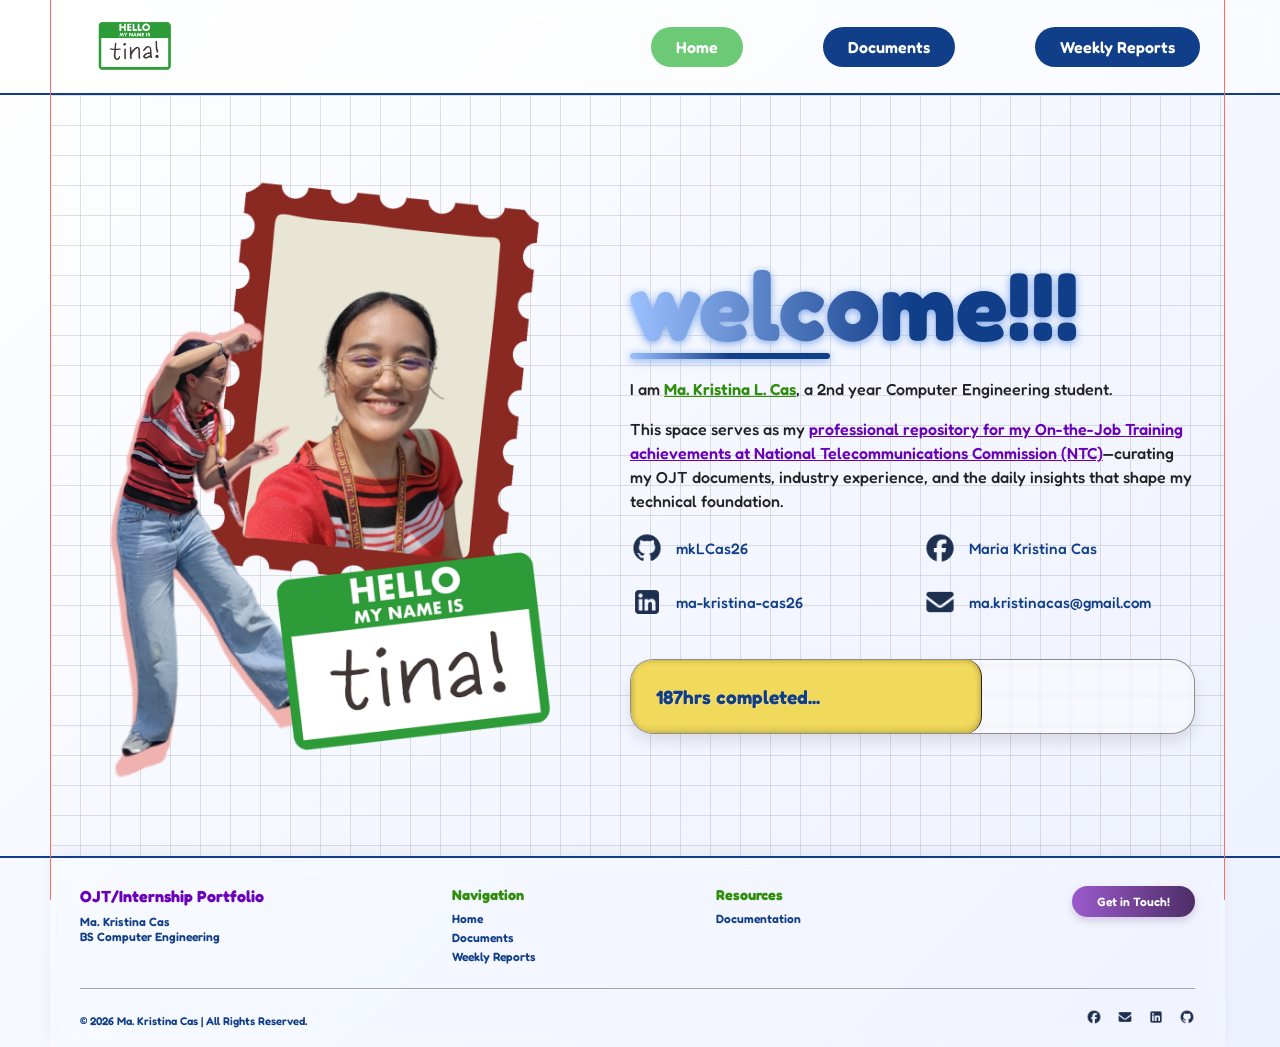
==== frontend/index.html @ ed18e2d8 "fix(index): missing quoatation mark" ====
<!DOCTYPE html>
<html lang="en">
<head>
    <meta charset="UTF-8">
    <meta name="viewport" content="width=device-width, initial-scale=1.0">
    <title>Home |  Internship Portfolio</title>
    <link rel="icon" type="image/png" href="../assets/portfolio_icon.png">
    <link rel="stylesheet" href="./styles/style_index.css">

    <!--   Stylesheet   -->
    <meta name="description" content="Maria Kristina Cas' Internship Portfolio">

    <!--   Google Fonts  -->
    <link rel="preconnect" href="https://fonts.googleapis.com">
    <link rel="preconnect" href="https://fonts.gstatic.com" crossorigin>
    <link href="https://fonts.googleapis.com/css2?family=Fredoka:wght@300..700&display=swap" rel="stylesheet">

    <link rel="preconnect" href="https://fonts.googleapis.com">
    <link rel="preconnect" href="https://fonts.gstatic.com" crossorigin>
    <link href="https://fonts.googleapis.com/css2?family=Dongle&display=swap" rel="stylesheet">

</head>
<body>

    <!--======    NAVBAR    ======-->
    <header class="navbar" id="navbar">
        <div class="navbar_logo">
            <img src="../assets/portfolio_icon.png" alt="Tina's Portfolio Logo">
        </div>
        <nav class="navlinks" id="navlinks">
            <a href="index.html">Home</a>
            <a href="documents.html">Documents</a>
            <a href="reports.html">Weekly Reports</a>
        </nav>
    </header>

    <!--======    MAIN/HERO   ======-->
    <main class="hero_container" id="hero_container">
        <div class="hero_content" id="hero_content">

            <div class="prof_collage">
                <img src="../assets/prof_welcome.png" alt="Tina Collage" class="prof_collage_img">
            </div>

            <div class="home_text">
                <h1>welcome!!!</h1>

                <p>
                    I am <span class="green_txt">Ma. Kristina L. Cas</span>, a 2nd year Computer Engineering student. 
                </p>

                <p class="intro_desc">
                    This space serves as my <a href="documents.html" class="purple_txt">professional repository for my On-the-Job Training achievements at 
                        National Telecommunications Commission (NTC)</a>—curating my OJT documents, industry experience, and the daily insights that shape my technical foundation.
                </p>

                <!--======    SOCIAL LINKS    ======-->
                <div class="soclinks_grid">
                    <div class="soclinks_items">
                        <img src="../assets/socials_icons/github_icon.png" alt="Github"> 
                        <span><a href="https://github.com/mkLCas26" target="_blank" rel="noopener noreferrer">mkLCas26</a></span> 
                    </div>

                    <div class="soclinks_items">
                        <img src="../assets/socials_icons/facebook_icon.png" alt="Facebook"> 
                        <span><a href="https://web.facebook.com/mariakristina.cas" target="_blank" rel="noopener noreferrer">Maria Kristina Cas</a></span> 
                    </div>

                    <div class="soclinks_items">
                        <img src="../assets/socials_icons/linkedin_icon.png" alt="LinkedIn"> 
                        <span><a href="https://www.linkedin.com/in/ma-kristina-cas26/" target="_blank" rel="noopener noreferrer">ma-kristina-cas26</a></span> 
                    </div>

                    <div class="soclinks_items">
                        <img src="../assets/socials_icons/mail_icon.png" alt="Email"> 
                        <span><a href="mailto:ma.kristinacas@gmail.com" target="_blank" rel="noopener noreferrer">ma.kristinacas@gmail.com</a></span> 
                    </div>
                </div>

                <div class="progbar_container">
                    <div class="progbar" id="progbar">
                        <span>187hrs completed...</span>
                    </div>
                </div>

            </div>
        </div>
    </main>

    <footer class="main_footer">
        <div class="top_footer">
            <h3 class="footer_title">OJT/Internship Portfolio</h3>
            <p>Ma. Kristina Cas</p>
            <p>BS Computer Engineering</p>
        </div>

        <div class="col_footer">
            <h3>Navigation</h3>
            <nav class="nav_footer">
                <a href="index.html">Home</a>
                <a href="documents.html">Documents</a>
                <a href="reports.html">Weekly Reports</a>
            </nav>
        </div>

        <div class="col_footer">
            <h3>Resources</h3>
            <a href="https://github.com/mkLCas26/ojt_portfolio">Documentation</a>
        </div>

        <div class="col_footer contact_bttn">
            <button class="contact_btn"><a href="https://web.facebook.com/mariakristina.cas" target="_blank" rel="noopener noreferrer">Get in Touch!</a></button>
        </div>

        <hr class="footer_line">

        <div class="bottom_footer">
            <p>&copy; 2026 Ma. Kristina Cas  |  All Rights Reserved.</p>

            <div class="footer_socials">
                <a href="https://web.facebook.com/mariakristina.cas" target="_blank" rel="noopener noreferrer">
                    <img src="../assets/socials_icons/facebook_icon.png" alt="Facebook"></a>
                <a href="mailto:ma.kristinacas@gmail.com" target="_blank" rel="noopener noreferrer">
                    <img src="../assets/socials_icons/mail_icon.png" alt="Email"></a>
                <a href="https://www.linkedin.com/in/ma-kristina-cas26/" target="_blank" rel="noopener noreferrer">
                    <img src="../assets/socials_icons/linkedin_icon.png" alt="LinkedIn"></a>
                <a href="https://github.com/mkLCas26" target="_blank" rel="noopener noreferrer">
                    <img src="../assets/socials_icons/github_icon.png" alt="Github"></a>
            </div>
        </div>
    </footer>

    <script src="../frontend/scripts/script-index.js"></script>
</body>
</html>
---- frontend/styles/style_index.css ----
/* --- GLOBAL RESET --- */
*,
*::before,
*::after {
    margin: 0;
    padding: 0;
    box-sizing: border-box;
}

a {
    text-decoration: none;
    color: inherit;
}

a:hover {
    filter: brightness(1.2);
}

/* html {
    height: 100%;
    overflow: hidden;
} */

/* --- GLOBAL STYLES --- */
:root {
    --black: #222222;
    --blue: #113E89;
    --green: #2F8E0C; 
    --green_menu: #6CCA76; 
    --yellow: #F1D95C;
    --purple: #6A00BA;
    --bg_grid: rgba(179, 179, 179, 0.4);
    --red_guide: #FA6B6A;
}

html,
body {
    min-height: 100%;
}

body {
    font-family: 'Fredoka', sans-serif;
    margin: 0;
    padding: 0;
    background: linear-gradient(135deg, #FFFFFF 0%, #F5F8FF 45%, #EEF2FF 100%);
    color: var(--black);

    min-height: 100vh;
    display: flex;
    flex-direction: column;
}

/* --- for layering background grid (red parallel lines on top) --- */
body::before,
body::after {
    content: "";
    position: fixed;
    top: 0; bottom: 0;
    width: 1px;
    z-index: 9999;
    pointer-events: none;
    background-color: var(--red_guide);
}

body::before { left: 50px }
body::after { right: 55px }


/* --- FOR NAVBAR --- */
.navbar {
    display: flex;
    justify-content: space-between;
    align-items: center;
    position: relative;
    z-index: 10;
    
    padding: 10px 80px;
    background: rgba(255, 255, 255, 0.55);
    backdrop-filter: blur(8px);
    -webkit-backdrop-filter: blur(8px);
    border-bottom: 2px solid var(--blue);
}

.navbar_logo img {
    width: 107px;
    height: 73px;

    display: flex;
    justify-content: center;
    align-items: center;
    object-fit: contain;
    padding: 10px;
    gap: 592px;
}

.navlinks {
    display: flex;
    align-items: center;
    gap: 65px;
}

.navlinks a {
    text-decoration: none;
    padding: 10px 25px;
    border-radius: 50px;
    font-weight: 600;
    margin-left: 15px;
    color: #ffffff;
    font-size: 1rem;
    transition: transform 0.2s;
    white-space: nowrap;
}

.navlinks a:nth-child(1) { background-color: var(--green_menu); }
.navlinks a:nth-child(2) { background-color: var(--blue); }
.navlinks a:nth-child(3) { background-color: var(--blue); }

.navlinks a:hover {
    transform: scale(1.05);
}

/* --- FOR HERO --- */
.hero_container {
    flex: 1;
    background-image: 
        linear-gradient(var(--bg_grid) 1px, transparent 1px),
        linear-gradient(90deg, var(--bg_grid) 1px, transparent 1px);
    
    background-size: 30px 30px;;
    margin-left: 50px;
    margin-right: 55px;

    padding: 60px 30px;
}

.hero_content {
    display: flex;
    align-items: center;
    justify-content: center;
    max-width: 1200px;
    margin: 0 auto;
    gap: 50px;
}

.prof_collage {
    display: flex;
    flex: 1;
    justify-content: center;
}

.prof_collage img {
    height: auto;
    width: 500px;
}

/* --- HERO INTRO TEXTS --- */
.home_text {
    flex: 1.2;
}

.home_text h1 {
    font-size: 6rem;
    line-height: 1;
    font-weight: 800;
    margin-top: 40px;

    background: linear-gradient(to right, #9BC0FE, #113E89 50%);
    background-clip: text;
    -webkit-background-clip: text;
    -webkit-text-fill-color: transparent;

    filter: drop-shadow(0px 2px 4px rgba(125, 165, 232, 1));
    display: flex;
    flex-direction: column;
}

.home_text h1::after {
    content: "";
    display: block;
    width: 200px;
    height: 6px;
    background: linear-gradient(to right, #9BC0FE, #113E89 50%);
    border-radius: 10px;
    margin-bottom: 20px;
}

.home_text p  {
    font-size: 1rem;
    font-weight: 500;
    margin-bottom: 18px;
    color: var(--black)
}

.intro_desc {
    margin-bottom: 30px;
    line-height: 1.5;
}

.green_txt {
    color: var(--green);
    text-decoration: underline;
    font-weight: 600;
}

.purple_txt,
.purple_txt:visited {
    color: var(--purple) !important;
    font-weight: 550;
    text-decoration: underline;
}

.purple_txt:hover {
    color: var(--blue);
}

/* --- SOCIAL LINKS --- */
.soclinks_grid {
    display: grid;
    grid-template-columns: repeat(2, 1fr);
    gap: 20px;
    margin-bottom: 40px;
}

.soclinks_items {
    display: flex;
    align-items: center;
    font-size: 0.95rem;
    font-weight: 500;
    gap: 12px;
}

.soclinks_items a,
.soclinks_items a:visited{
    color: var(--blue);
    transition: color 0.2s ease;
    text-decoration: none;
}

.soclinks_items a:hover,
.purple_txt:hover {
    color: var(--purple);
    text-decoration: underline;
}

.soclinks_items img {
    width: 34px;
    height: 34px;
    object-fit: contain;
}

/* --- PROGRESS BAR --- */
.progbar_container {
    margin-top: 20px;
    width: 100%;
    max-width: 683px;
    height: 75px;

    border: 1px solid rgba(34, 34, 34, 0.5);
    border-radius: 23px;
    box-shadow: 0 8px 15px 0 rgba(0, 0 ,0, 0.1);
    
    /*--- Glass Effect ---*/
    background: rgba(255, 255, 255, 0.4);
    backdrop-filter: blur(1.5px);
    -webkit-backdrop-filter: blur(1.5px);

    display: flex;
    align-items: center;
    overflow: hidden;
    position: relative;
}

.progbar {
    display: flex;
    align-items: center;
    padding-left: 25px;
    height: 75px;
    width: 0%;
    min-width: 0;

    border-radius: 18px;
    border-right: 1.5px solid #222;
    background-color: var(--yellow);
    box-shadow: 
        inset 0 2px 5px rgba(74, 62, 4, 0.25),
        inset 0 -3px 6px rgba(74, 62, 4, 0.25);
    transition: width 1s cubic-bezier(0.34, 1.56, 0.64, 1);
}

.progbar span {
    color: var(--blue);
    white-space: nowrap;
    font-size: 1.2rem;
    font-weight: 650;
    text-shadow: 0.5px 0.5px 0px rgba(255,255,255,0.3);
}

/* --- FOR FOOTER --- */
.main_footer {
    margin-left: 50px;
    margin-right: 55px;
    padding: 30px 30px 15px;

    background: rgba(255, 255, 255, 0.15);
    backdrop-filter: blur(8px);
    -webkit-backdrop-filter: blur(8px);
    border-top: none;
    position: relative;
    box-shadow:
        inset 0 2px 5px rgba(255, 255, 255, 0.5),
        0 -5px 15px rgba(0, 0, 0, 0.05);
    color: var(--blue);

    display: grid;
    grid-template-columns: 1.5fr 1fr 1fr 1fr;
    column-gap: 50px;
    row-gap: 20px;
}

.main_footer::before {
    content: "";
    position: absolute;
    top: 0;
    left: -50px;
    right: -55px;
    height: 2px;
    background-color: var(--blue);
}

.top_footer,
.col_footer {
    display: flex;
    flex-direction: column;
}

.main_footer h3 {
    margin-bottom: 8px;
    color: var(--green);
    font-size: 0.9rem;
    font-weight: 700;
}

.footer_title {
    color: var(--purple) !important;
    font-size: 1rem !important;
}

.main_footer p, 
.main_footer a {
    font-size: 0.75rem;
    font-weight: 600;
}

.main_footer a {
    color: var(--blue);
    margin-bottom: 4px;

    transition: color 0.2s ease, transform 0.2s ease;
}

.main_footer a:hover {
    color: var(--purple);
    transform: translateX(3px);
}

.nav_footer {
    display: flex;
    flex-direction: column;
}

.contact_bttn {
    align-items: flex-end;
}

.contact_btn {
    padding: 8px 25px;
    border: none;
    border-radius: 50px;

    font-family: 'Fredoka', sans-serif;
    font-size: 0.8rem;
    font-weight: 600;

    color: #FFFFFF;
    background: linear-gradient(90deg, #9B5BCC, #4D2D66);
    box-shadow: 0 4px 8px rgba(80, 30, 100, 0.2);

    transition: transform 0.2s ease, box-shadow 0.2s ease;
}

.contact_btn:hover {
    transform: translateY(-2px);
    box-shadow: 0 6px 12px rgba(80, 30, 100, 0.3);
}

.contact_btn a {
    color: #FFFFFF !important;
}

.footer_line {
    width: 100%;
    height: 1px;
    grid-column: 1 / -1;
    border: none;

    background: #ADA3A3;
}

.bottom_footer {
    grid-column: 1 / -1;
    display: flex;
    justify-content: space-between;
    align-items: center;
}

.bottom_footer p {
    color: var(--blue);
    font-size: 0.7rem;
}

.footer_socials {
    display: flex;
    align-items: center;
    gap: 15px;
}

.footer_socials img {
    width: 16px;
    height: 16px;
    object-fit: contain;

    transition: transform 0.2s ease, filter 0.2s ease;
}

.footer_socials a:hover img {
    transform: scale(1.15);
    filter: brightness(1.2);
}
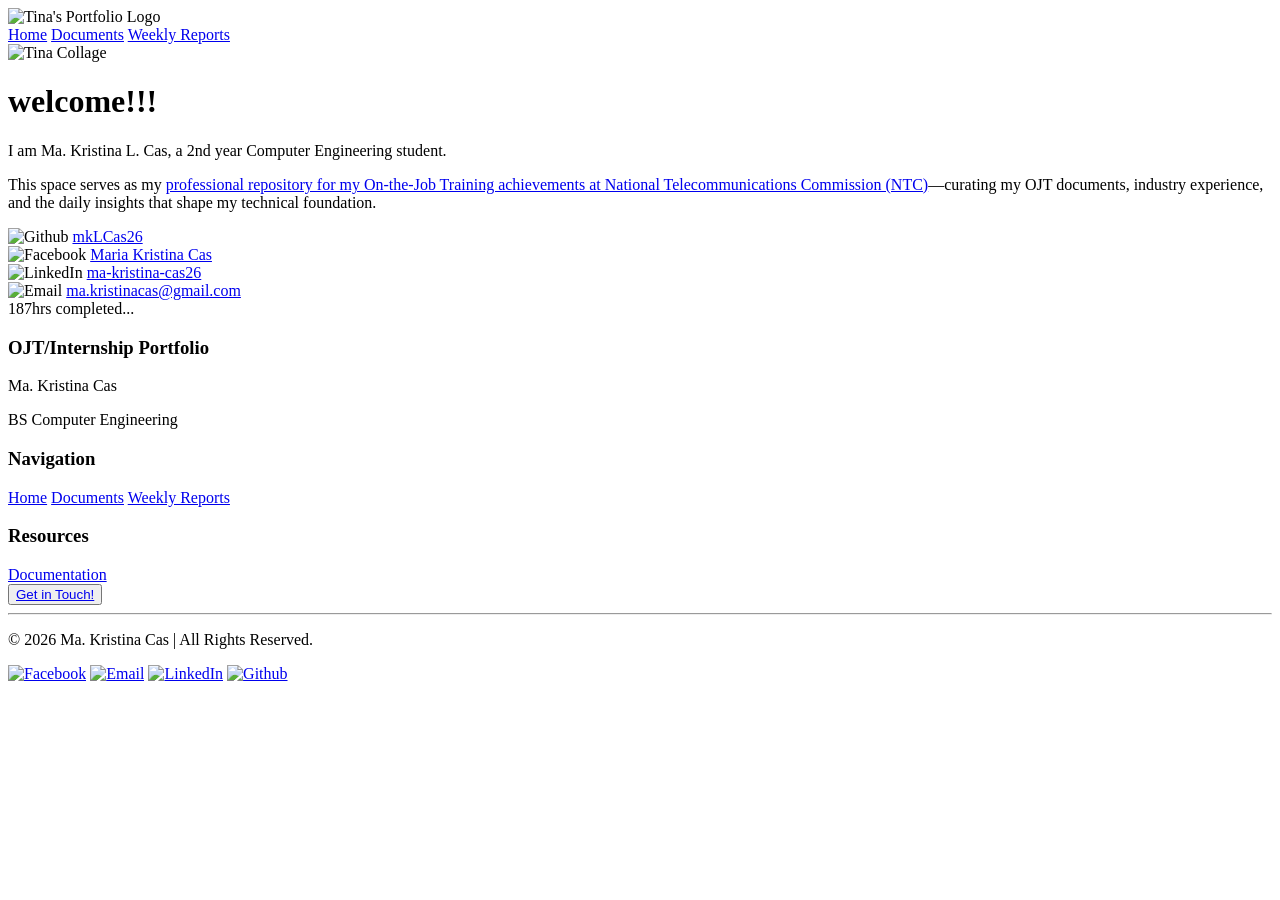
==== commit 38822e27: "fix(index): fixed proper file paths" ====
--- a/frontend/index.html
+++ b/frontend/index.html
@@ -4,8 +4,8 @@
     <meta charset="UTF-8">
     <meta name="viewport" content="width=device-width, initial-scale=1.0">
     <title>Home |  Internship Portfolio</title>
-    <link rel="icon" type="image/png" href="../assets/portfolio_icon.png">
-    <link rel="stylesheet" href="./styles/style_index.css">
+    <link rel="icon" type="image/png" href="assets/portfolio_icon.png">
+    <link rel="stylesheet" href="frontend/styles/style_index.css">
 
     <!--   Stylesheet   -->
     <meta name="description" content="Maria Kristina Cas' Internship Portfolio">
@@ -25,7 +25,7 @@
     <!--======    NAVBAR    ======-->
     <header class="navbar" id="navbar">
         <div class="navbar_logo">
-            <img src="../assets/portfolio_icon.png" alt="Tina's Portfolio Logo">
+            <img src="assets/portfolio_icon.png" alt="Tina's Portfolio Logo">
         </div>
         <nav class="navlinks" id="navlinks">
             <a href="index.html">Home</a>
@@ -39,7 +39,7 @@
         <div class="hero_content" id="hero_content">
 
             <div class="prof_collage">
-                <img src="../assets/prof_welcome.png" alt="Tina Collage" class="prof_collage_img">
+                <img src="assets/prof_welcome.png" alt="Tina Collage" class="prof_collage_img">
             </div>
 
             <div class="home_text">
@@ -57,22 +57,22 @@
                 <!--======    SOCIAL LINKS    ======-->
                 <div class="soclinks_grid">
                     <div class="soclinks_items">
-                        <img src="../assets/socials_icons/github_icon.png" alt="Github"> 
+                        <img src="assets/socials_icons/github_icon.png" alt="Github"> 
                         <span><a href="https://github.com/mkLCas26" target="_blank" rel="noopener noreferrer">mkLCas26</a></span> 
                     </div>
 
                     <div class="soclinks_items">
-                        <img src="../assets/socials_icons/facebook_icon.png" alt="Facebook"> 
+                        <img src="assets/socials_icons/facebook_icon.png" alt="Facebook"> 
                         <span><a href="https://web.facebook.com/mariakristina.cas" target="_blank" rel="noopener noreferrer">Maria Kristina Cas</a></span> 
                     </div>
 
                     <div class="soclinks_items">
-                        <img src="../assets/socials_icons/linkedin_icon.png" alt="LinkedIn"> 
+                        <img src="assets/socials_icons/linkedin_icon.png" alt="LinkedIn"> 
                         <span><a href="https://www.linkedin.com/in/ma-kristina-cas26/" target="_blank" rel="noopener noreferrer">ma-kristina-cas26</a></span> 
                     </div>
 
                     <div class="soclinks_items">
-                        <img src="../assets/socials_icons/mail_icon.png" alt="Email"> 
+                        <img src="assets/socials_icons/mail_icon.png" alt="Email"> 
                         <span><a href="mailto:ma.kristinacas@gmail.com" target="_blank" rel="noopener noreferrer">ma.kristinacas@gmail.com</a></span> 
                     </div>
                 </div>
@@ -119,17 +119,17 @@
 
             <div class="footer_socials">
                 <a href="https://web.facebook.com/mariakristina.cas" target="_blank" rel="noopener noreferrer">
-                    <img src="../assets/socials_icons/facebook_icon.png" alt="Facebook"></a>
+                    <img src="assets/socials_icons/facebook_icon.png" alt="Facebook"></a>
                 <a href="mailto:ma.kristinacas@gmail.com" target="_blank" rel="noopener noreferrer">
-                    <img src="../assets/socials_icons/mail_icon.png" alt="Email"></a>
+                    <img src="assets/socials_icons/mail_icon.png" alt="Email"></a>
                 <a href="https://www.linkedin.com/in/ma-kristina-cas26/" target="_blank" rel="noopener noreferrer">
-                    <img src="../assets/socials_icons/linkedin_icon.png" alt="LinkedIn"></a>
+                    <img src="assets/socials_icons/linkedin_icon.png" alt="LinkedIn"></a>
                 <a href="https://github.com/mkLCas26" target="_blank" rel="noopener noreferrer">
-                    <img src="../assets/socials_icons/github_icon.png" alt="Github"></a>
+                    <img src="assets/socials_icons/github_icon.png" alt="Github"></a>
             </div>
         </div>
     </footer>
 
-    <script src="../frontend/scripts/script-index.js"></script>
+    <script src="frontend/scripts/script-index.js"></script>
 </body>
 </html>
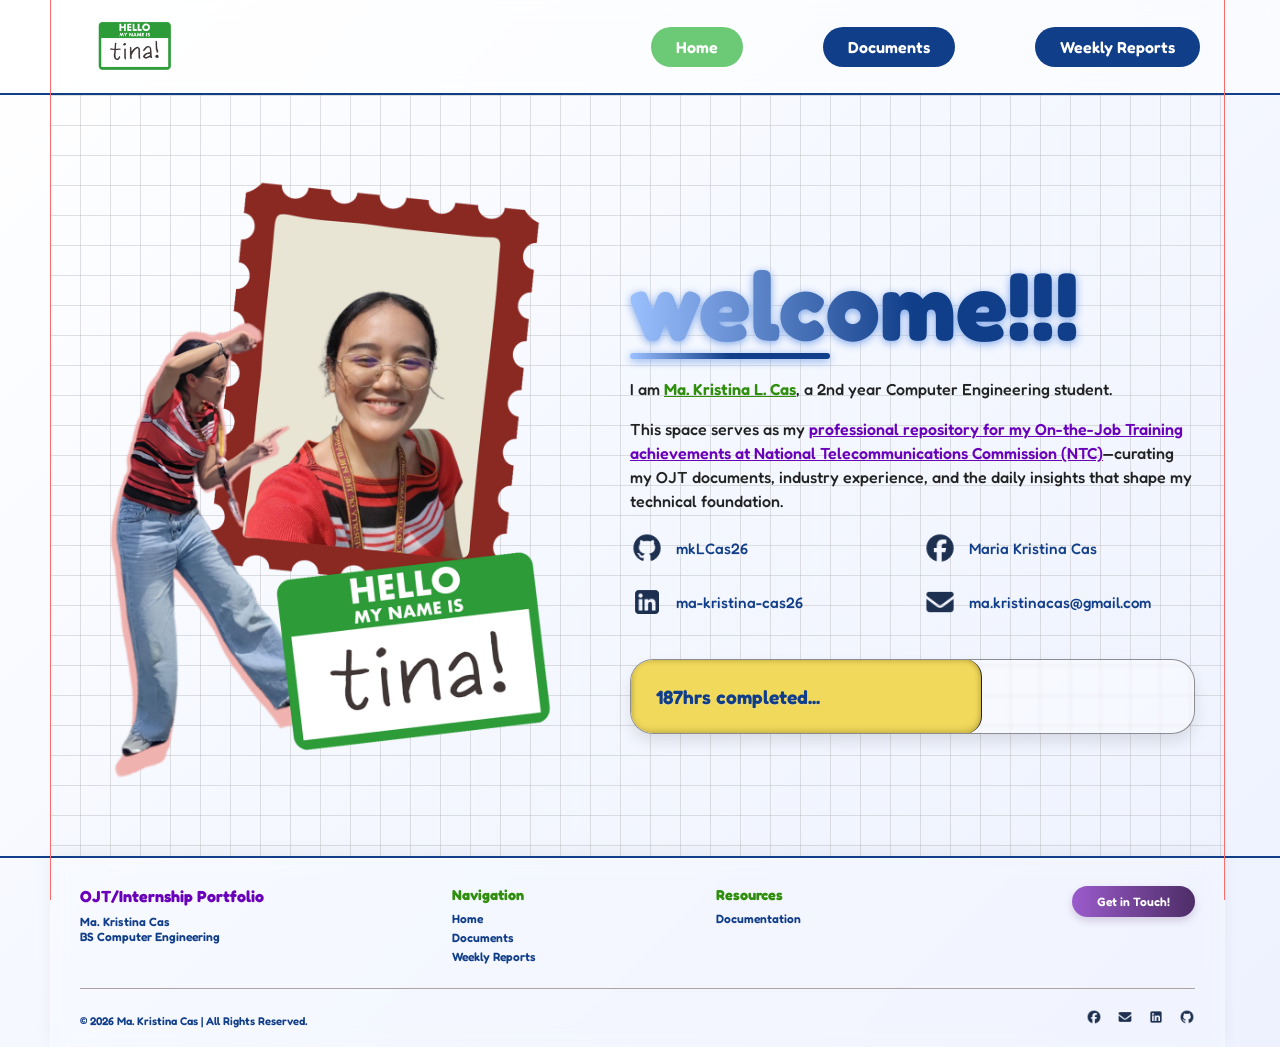
==== commit ec07ddf4: "fix(index): fixed file paths" ====
--- a/frontend/index.html
+++ b/frontend/index.html
@@ -4,8 +4,8 @@
     <meta charset="UTF-8">
     <meta name="viewport" content="width=device-width, initial-scale=1.0">
     <title>Home |  Internship Portfolio</title>
-    <link rel="icon" type="image/png" href="assets/portfolio_icon.png">
-    <link rel="stylesheet" href="frontend/styles/style_index.css">
+    <link rel="icon" type="image/png" href="../assets/portfolio_icon.png">
+    <link rel="stylesheet" href="./styles/style_index.css">
 
     <!--   Stylesheet   -->
     <meta name="description" content="Maria Kristina Cas' Internship Portfolio">
@@ -25,7 +25,7 @@
     <!--======    NAVBAR    ======-->
     <header class="navbar" id="navbar">
         <div class="navbar_logo">
-            <img src="assets/portfolio_icon.png" alt="Tina's Portfolio Logo">
+            <img src="../assets/portfolio_icon.png" alt="Tina's Portfolio Logo">
         </div>
         <nav class="navlinks" id="navlinks">
             <a href="index.html">Home</a>
@@ -39,7 +39,7 @@
         <div class="hero_content" id="hero_content">
 
             <div class="prof_collage">
-                <img src="assets/prof_welcome.png" alt="Tina Collage" class="prof_collage_img">
+                <img src="../assets/prof_welcome.png" alt="Tina Collage" class="prof_collage_img">
             </div>
 
             <div class="home_text">
@@ -57,22 +57,22 @@
                 <!--======    SOCIAL LINKS    ======-->
                 <div class="soclinks_grid">
                     <div class="soclinks_items">
-                        <img src="assets/socials_icons/github_icon.png" alt="Github"> 
+                        <img src="../assets/socials_icons/github_icon.png" alt="Github"> 
                         <span><a href="https://github.com/mkLCas26" target="_blank" rel="noopener noreferrer">mkLCas26</a></span> 
                     </div>
 
                     <div class="soclinks_items">
-                        <img src="assets/socials_icons/facebook_icon.png" alt="Facebook"> 
+                        <img src="../assets/socials_icons/facebook_icon.png" alt="Facebook"> 
                         <span><a href="https://web.facebook.com/mariakristina.cas" target="_blank" rel="noopener noreferrer">Maria Kristina Cas</a></span> 
                     </div>
 
                     <div class="soclinks_items">
-                        <img src="assets/socials_icons/linkedin_icon.png" alt="LinkedIn"> 
+                        <img src="../assets/socials_icons/linkedin_icon.png" alt="LinkedIn"> 
                         <span><a href="https://www.linkedin.com/in/ma-kristina-cas26/" target="_blank" rel="noopener noreferrer">ma-kristina-cas26</a></span> 
                     </div>
 
                     <div class="soclinks_items">
-                        <img src="assets/socials_icons/mail_icon.png" alt="Email"> 
+                        <img src="../assets/socials_icons/mail_icon.png" alt="Email"> 
                         <span><a href="mailto:ma.kristinacas@gmail.com" target="_blank" rel="noopener noreferrer">ma.kristinacas@gmail.com</a></span> 
                     </div>
                 </div>
@@ -119,17 +119,17 @@
 
             <div class="footer_socials">
                 <a href="https://web.facebook.com/mariakristina.cas" target="_blank" rel="noopener noreferrer">
-                    <img src="assets/socials_icons/facebook_icon.png" alt="Facebook"></a>
+                    <img src="../assets/socials_icons/facebook_icon.png" alt="Facebook"></a>
                 <a href="mailto:ma.kristinacas@gmail.com" target="_blank" rel="noopener noreferrer">
-                    <img src="assets/socials_icons/mail_icon.png" alt="Email"></a>
+                    <img src="../assets/socials_icons/mail_icon.png" alt="Email"></a>
                 <a href="https://www.linkedin.com/in/ma-kristina-cas26/" target="_blank" rel="noopener noreferrer">
-                    <img src="assets/socials_icons/linkedin_icon.png" alt="LinkedIn"></a>
+                    <img src="../assets/socials_icons/linkedin_icon.png" alt="LinkedIn"></a>
                 <a href="https://github.com/mkLCas26" target="_blank" rel="noopener noreferrer">
-                    <img src="assets/socials_icons/github_icon.png" alt="Github"></a>
+                    <img src="../assets/socials_icons/github_icon.png" alt="Github"></a>
             </div>
         </div>
     </footer>
 
-    <script src="frontend/scripts/script-index.js"></script>
+    <script src="./scripts/script-index.js"></script>
 </body>
 </html>
--- a/frontend/styles/style_index.css
+++ b/frontend/styles/style_index.css
@@ -0,0 +1,438 @@
+/* --- GLOBAL RESET --- */
+*,
+*::before,
+*::after {
+    margin: 0;
+    padding: 0;
+    box-sizing: border-box;
+}
+
+a {
+    text-decoration: none;
+    color: inherit;
+}
+
+a:hover {
+    filter: brightness(1.2);
+}
+
+/* html {
+    height: 100%;
+    overflow: hidden;
+} */
+
+/* --- GLOBAL STYLES --- */
+:root {
+    --black: #222222;
+    --blue: #113E89;
+    --green: #2F8E0C; 
+    --green_menu: #6CCA76; 
+    --yellow: #F1D95C;
+    --purple: #6A00BA;
+    --bg_grid: rgba(179, 179, 179, 0.4);
+    --red_guide: #FA6B6A;
+}
+
+html,
+body {
+    min-height: 100%;
+}
+
+body {
+    font-family: 'Fredoka', sans-serif;
+    margin: 0;
+    padding: 0;
+    background: linear-gradient(135deg, #FFFFFF 0%, #F5F8FF 45%, #EEF2FF 100%);
+    color: var(--black);
+
+    min-height: 100vh;
+    display: flex;
+    flex-direction: column;
+}
+
+/* --- for layering background grid (red parallel lines on top) --- */
+body::before,
+body::after {
+    content: "";
+    position: fixed;
+    top: 0; bottom: 0;
+    width: 1px;
+    z-index: 9999;
+    pointer-events: none;
+    background-color: var(--red_guide);
+}
+
+body::before { left: 50px }
+body::after { right: 55px }
+
+
+/* --- FOR NAVBAR --- */
+.navbar {
+    display: flex;
+    justify-content: space-between;
+    align-items: center;
+    position: relative;
+    z-index: 10;
+    
+    padding: 10px 80px;
+    background: rgba(255, 255, 255, 0.55);
+    backdrop-filter: blur(8px);
+    -webkit-backdrop-filter: blur(8px);
+    border-bottom: 2px solid var(--blue);
+}
+
+.navbar_logo img {
+    width: 107px;
+    height: 73px;
+
+    display: flex;
+    justify-content: center;
+    align-items: center;
+    object-fit: contain;
+    padding: 10px;
+    gap: 592px;
+}
+
+.navlinks {
+    display: flex;
+    align-items: center;
+    gap: 65px;
+}
+
+.navlinks a {
+    text-decoration: none;
+    padding: 10px 25px;
+    border-radius: 50px;
+    font-weight: 600;
+    margin-left: 15px;
+    color: #ffffff;
+    font-size: 1rem;
+    transition: transform 0.2s;
+    white-space: nowrap;
+}
+
+.navlinks a:nth-child(1) { background-color: var(--green_menu); }
+.navlinks a:nth-child(2) { background-color: var(--blue); }
+.navlinks a:nth-child(3) { background-color: var(--blue); }
+
+.navlinks a:hover {
+    transform: scale(1.05);
+}
+
+/* --- FOR HERO --- */
+.hero_container {
+    flex: 1;
+    background-image: 
+        linear-gradient(var(--bg_grid) 1px, transparent 1px),
+        linear-gradient(90deg, var(--bg_grid) 1px, transparent 1px);
+    
+    background-size: 30px 30px;;
+    margin-left: 50px;
+    margin-right: 55px;
+
+    padding: 60px 30px;
+}
+
+.hero_content {
+    display: flex;
+    align-items: center;
+    justify-content: center;
+    max-width: 1200px;
+    margin: 0 auto;
+    gap: 50px;
+}
+
+.prof_collage {
+    display: flex;
+    flex: 1;
+    justify-content: center;
+}
+
+.prof_collage img {
+    height: auto;
+    width: 500px;
+}
+
+/* --- HERO INTRO TEXTS --- */
+.home_text {
+    flex: 1.2;
+}
+
+.home_text h1 {
+    font-size: 6rem;
+    line-height: 1;
+    font-weight: 800;
+    margin-top: 40px;
+
+    background: linear-gradient(to right, #9BC0FE, #113E89 50%);
+    background-clip: text;
+    -webkit-background-clip: text;
+    -webkit-text-fill-color: transparent;
+
+    filter: drop-shadow(0px 2px 4px rgba(125, 165, 232, 1));
+    display: flex;
+    flex-direction: column;
+}
+
+.home_text h1::after {
+    content: "";
+    display: block;
+    width: 200px;
+    height: 6px;
+    background: linear-gradient(to right, #9BC0FE, #113E89 50%);
+    border-radius: 10px;
+    margin-bottom: 20px;
+}
+
+.home_text p  {
+    font-size: 1rem;
+    font-weight: 500;
+    margin-bottom: 18px;
+    color: var(--black)
+}
+
+.intro_desc {
+    margin-bottom: 30px;
+    line-height: 1.5;
+}
+
+.green_txt {
+    color: var(--green);
+    text-decoration: underline;
+    font-weight: 600;
+}
+
+.purple_txt,
+.purple_txt:visited {
+    color: var(--purple) !important;
+    font-weight: 550;
+    text-decoration: underline;
+}
+
+.purple_txt:hover {
+    color: var(--blue);
+}
+
+/* --- SOCIAL LINKS --- */
+.soclinks_grid {
+    display: grid;
+    grid-template-columns: repeat(2, 1fr);
+    gap: 20px;
+    margin-bottom: 40px;
+}
+
+.soclinks_items {
+    display: flex;
+    align-items: center;
+    font-size: 0.95rem;
+    font-weight: 500;
+    gap: 12px;
+}
+
+.soclinks_items a,
+.soclinks_items a:visited{
+    color: var(--blue);
+    transition: color 0.2s ease;
+    text-decoration: none;
+}
+
+.soclinks_items a:hover,
+.purple_txt:hover {
+    color: var(--purple);
+    text-decoration: underline;
+}
+
+.soclinks_items img {
+    width: 34px;
+    height: 34px;
+    object-fit: contain;
+}
+
+/* --- PROGRESS BAR --- */
+.progbar_container {
+    margin-top: 20px;
+    width: 100%;
+    max-width: 683px;
+    height: 75px;
+
+    border: 1px solid rgba(34, 34, 34, 0.5);
+    border-radius: 23px;
+    box-shadow: 0 8px 15px 0 rgba(0, 0 ,0, 0.1);
+    
+    /*--- Glass Effect ---*/
+    background: rgba(255, 255, 255, 0.4);
+    backdrop-filter: blur(1.5px);
+    -webkit-backdrop-filter: blur(1.5px);
+
+    display: flex;
+    align-items: center;
+    overflow: hidden;
+    position: relative;
+}
+
+.progbar {
+    display: flex;
+    align-items: center;
+    padding-left: 25px;
+    height: 75px;
+    width: 0%;
+    min-width: 0;
+
+    border-radius: 18px;
+    border-right: 1.5px solid #222;
+    background-color: var(--yellow);
+    box-shadow: 
+        inset 0 2px 5px rgba(74, 62, 4, 0.25),
+        inset 0 -3px 6px rgba(74, 62, 4, 0.25);
+    transition: width 1s cubic-bezier(0.34, 1.56, 0.64, 1);
+}
+
+.progbar span {
+    color: var(--blue);
+    white-space: nowrap;
+    font-size: 1.2rem;
+    font-weight: 650;
+    text-shadow: 0.5px 0.5px 0px rgba(255,255,255,0.3);
+}
+
+/* --- FOR FOOTER --- */
+.main_footer {
+    margin-left: 50px;
+    margin-right: 55px;
+    padding: 30px 30px 15px;
+
+    background: rgba(255, 255, 255, 0.15);
+    backdrop-filter: blur(8px);
+    -webkit-backdrop-filter: blur(8px);
+    border-top: none;
+    position: relative;
+    box-shadow:
+        inset 0 2px 5px rgba(255, 255, 255, 0.5),
+        0 -5px 15px rgba(0, 0, 0, 0.05);
+    color: var(--blue);
+
+    display: grid;
+    grid-template-columns: 1.5fr 1fr 1fr 1fr;
+    column-gap: 50px;
+    row-gap: 20px;
+}
+
+.main_footer::before {
+    content: "";
+    position: absolute;
+    top: 0;
+    left: -50px;
+    right: -55px;
+    height: 2px;
+    background-color: var(--blue);
+}
+
+.top_footer,
+.col_footer {
+    display: flex;
+    flex-direction: column;
+}
+
+.main_footer h3 {
+    margin-bottom: 8px;
+    color: var(--green);
+    font-size: 0.9rem;
+    font-weight: 700;
+}
+
+.footer_title {
+    color: var(--purple) !important;
+    font-size: 1rem !important;
+}
+
+.main_footer p, 
+.main_footer a {
+    font-size: 0.75rem;
+    font-weight: 600;
+}
+
+.main_footer a {
+    color: var(--blue);
+    margin-bottom: 4px;
+
+    transition: color 0.2s ease, transform 0.2s ease;
+}
+
+.main_footer a:hover {
+    color: var(--purple);
+    transform: translateX(3px);
+}
+
+.nav_footer {
+    display: flex;
+    flex-direction: column;
+}
+
+.contact_bttn {
+    align-items: flex-end;
+}
+
+.contact_btn {
+    padding: 8px 25px;
+    border: none;
+    border-radius: 50px;
+
+    font-family: 'Fredoka', sans-serif;
+    font-size: 0.8rem;
+    font-weight: 600;
+
+    color: #FFFFFF;
+    background: linear-gradient(90deg, #9B5BCC, #4D2D66);
+    box-shadow: 0 4px 8px rgba(80, 30, 100, 0.2);
+
+    transition: transform 0.2s ease, box-shadow 0.2s ease;
+}
+
+.contact_btn:hover {
+    transform: translateY(-2px);
+    box-shadow: 0 6px 12px rgba(80, 30, 100, 0.3);
+}
+
+.contact_btn a {
+    color: #FFFFFF !important;
+}
+
+.footer_line {
+    width: 100%;
+    height: 1px;
+    grid-column: 1 / -1;
+    border: none;
+
+    background: #ADA3A3;
+}
+
+.bottom_footer {
+    grid-column: 1 / -1;
+    display: flex;
+    justify-content: space-between;
+    align-items: center;
+}
+
+.bottom_footer p {
+    color: var(--blue);
+    font-size: 0.7rem;
+}
+
+.footer_socials {
+    display: flex;
+    align-items: center;
+    gap: 15px;
+}
+
+.footer_socials img {
+    width: 16px;
+    height: 16px;
+    object-fit: contain;
+
+    transition: transform 0.2s ease, filter 0.2s ease;
+}
+
+.footer_socials a:hover img {
+    transform: scale(1.15);
+    filter: brightness(1.2);
+}
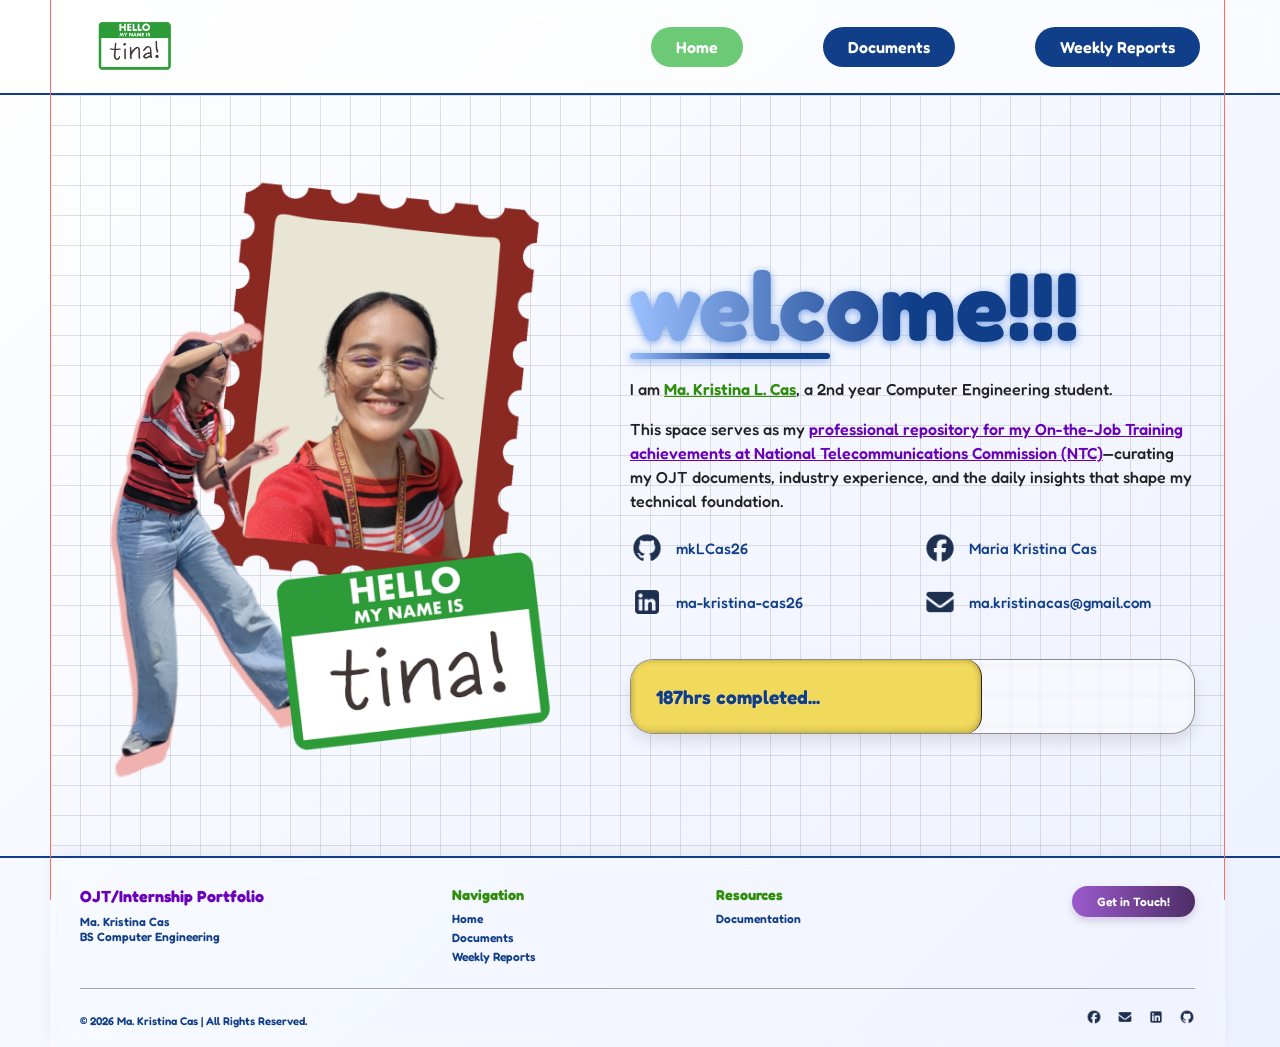
==== commit 97307574: "fix(index): file path changes" ====
--- a/frontend/index.html
+++ b/frontend/index.html
@@ -4,7 +4,7 @@
     <meta charset="UTF-8">
     <meta name="viewport" content="width=device-width, initial-scale=1.0">
     <title>Home |  Internship Portfolio</title>
-    <link rel="icon" type="image/png" href="../assets/portfolio_icon.png">
+    <link rel="icon" type="image/png" href="/assets/portfolio_icon.png">
     <link rel="stylesheet" href="./styles/style_index.css">
 
     <!--   Stylesheet   -->
@@ -25,7 +25,7 @@
     <!--======    NAVBAR    ======-->
     <header class="navbar" id="navbar">
         <div class="navbar_logo">
-            <img src="../assets/portfolio_icon.png" alt="Tina's Portfolio Logo">
+            <img src="/assets/portfolio_icon.png" alt="Tina's Portfolio Logo">
         </div>
         <nav class="navlinks" id="navlinks">
             <a href="index.html">Home</a>
@@ -39,7 +39,7 @@
         <div class="hero_content" id="hero_content">
 
             <div class="prof_collage">
-                <img src="../assets/prof_welcome.png" alt="Tina Collage" class="prof_collage_img">
+                <img src="/assets/prof_welcome.png" alt="Tina Collage" class="prof_collage_img">
             </div>
 
             <div class="home_text">
@@ -57,22 +57,22 @@
                 <!--======    SOCIAL LINKS    ======-->
                 <div class="soclinks_grid">
                     <div class="soclinks_items">
-                        <img src="../assets/socials_icons/github_icon.png" alt="Github"> 
+                        <img src="/assets/socials_icons/github_icon.png" alt="Github"> 
                         <span><a href="https://github.com/mkLCas26" target="_blank" rel="noopener noreferrer">mkLCas26</a></span> 
                     </div>
 
                     <div class="soclinks_items">
-                        <img src="../assets/socials_icons/facebook_icon.png" alt="Facebook"> 
+                        <img src="/assets/socials_icons/facebook_icon.png" alt="Facebook"> 
                         <span><a href="https://web.facebook.com/mariakristina.cas" target="_blank" rel="noopener noreferrer">Maria Kristina Cas</a></span> 
                     </div>
 
                     <div class="soclinks_items">
-                        <img src="../assets/socials_icons/linkedin_icon.png" alt="LinkedIn"> 
+                        <img src="/assets/socials_icons/linkedin_icon.png" alt="LinkedIn"> 
                         <span><a href="https://www.linkedin.com/in/ma-kristina-cas26/" target="_blank" rel="noopener noreferrer">ma-kristina-cas26</a></span> 
                     </div>
 
                     <div class="soclinks_items">
-                        <img src="../assets/socials_icons/mail_icon.png" alt="Email"> 
+                        <img src="/assets/socials_icons/mail_icon.png" alt="Email"> 
                         <span><a href="mailto:ma.kristinacas@gmail.com" target="_blank" rel="noopener noreferrer">ma.kristinacas@gmail.com</a></span> 
                     </div>
                 </div>
@@ -119,13 +119,13 @@
 
             <div class="footer_socials">
                 <a href="https://web.facebook.com/mariakristina.cas" target="_blank" rel="noopener noreferrer">
-                    <img src="../assets/socials_icons/facebook_icon.png" alt="Facebook"></a>
+                    <img src="/assets/socials_icons/facebook_icon.png" alt="Facebook"></a>
                 <a href="mailto:ma.kristinacas@gmail.com" target="_blank" rel="noopener noreferrer">
-                    <img src="../assets/socials_icons/mail_icon.png" alt="Email"></a>
+                    <img src="/assets/socials_icons/mail_icon.png" alt="Email"></a>
                 <a href="https://www.linkedin.com/in/ma-kristina-cas26/" target="_blank" rel="noopener noreferrer">
-                    <img src="../assets/socials_icons/linkedin_icon.png" alt="LinkedIn"></a>
+                    <img src="/assets/socials_icons/linkedin_icon.png" alt="LinkedIn"></a>
                 <a href="https://github.com/mkLCas26" target="_blank" rel="noopener noreferrer">
-                    <img src="../assets/socials_icons/github_icon.png" alt="Github"></a>
+                    <img src="/assets/socials_icons/github_icon.png" alt="Github"></a>
             </div>
         </div>
     </footer>
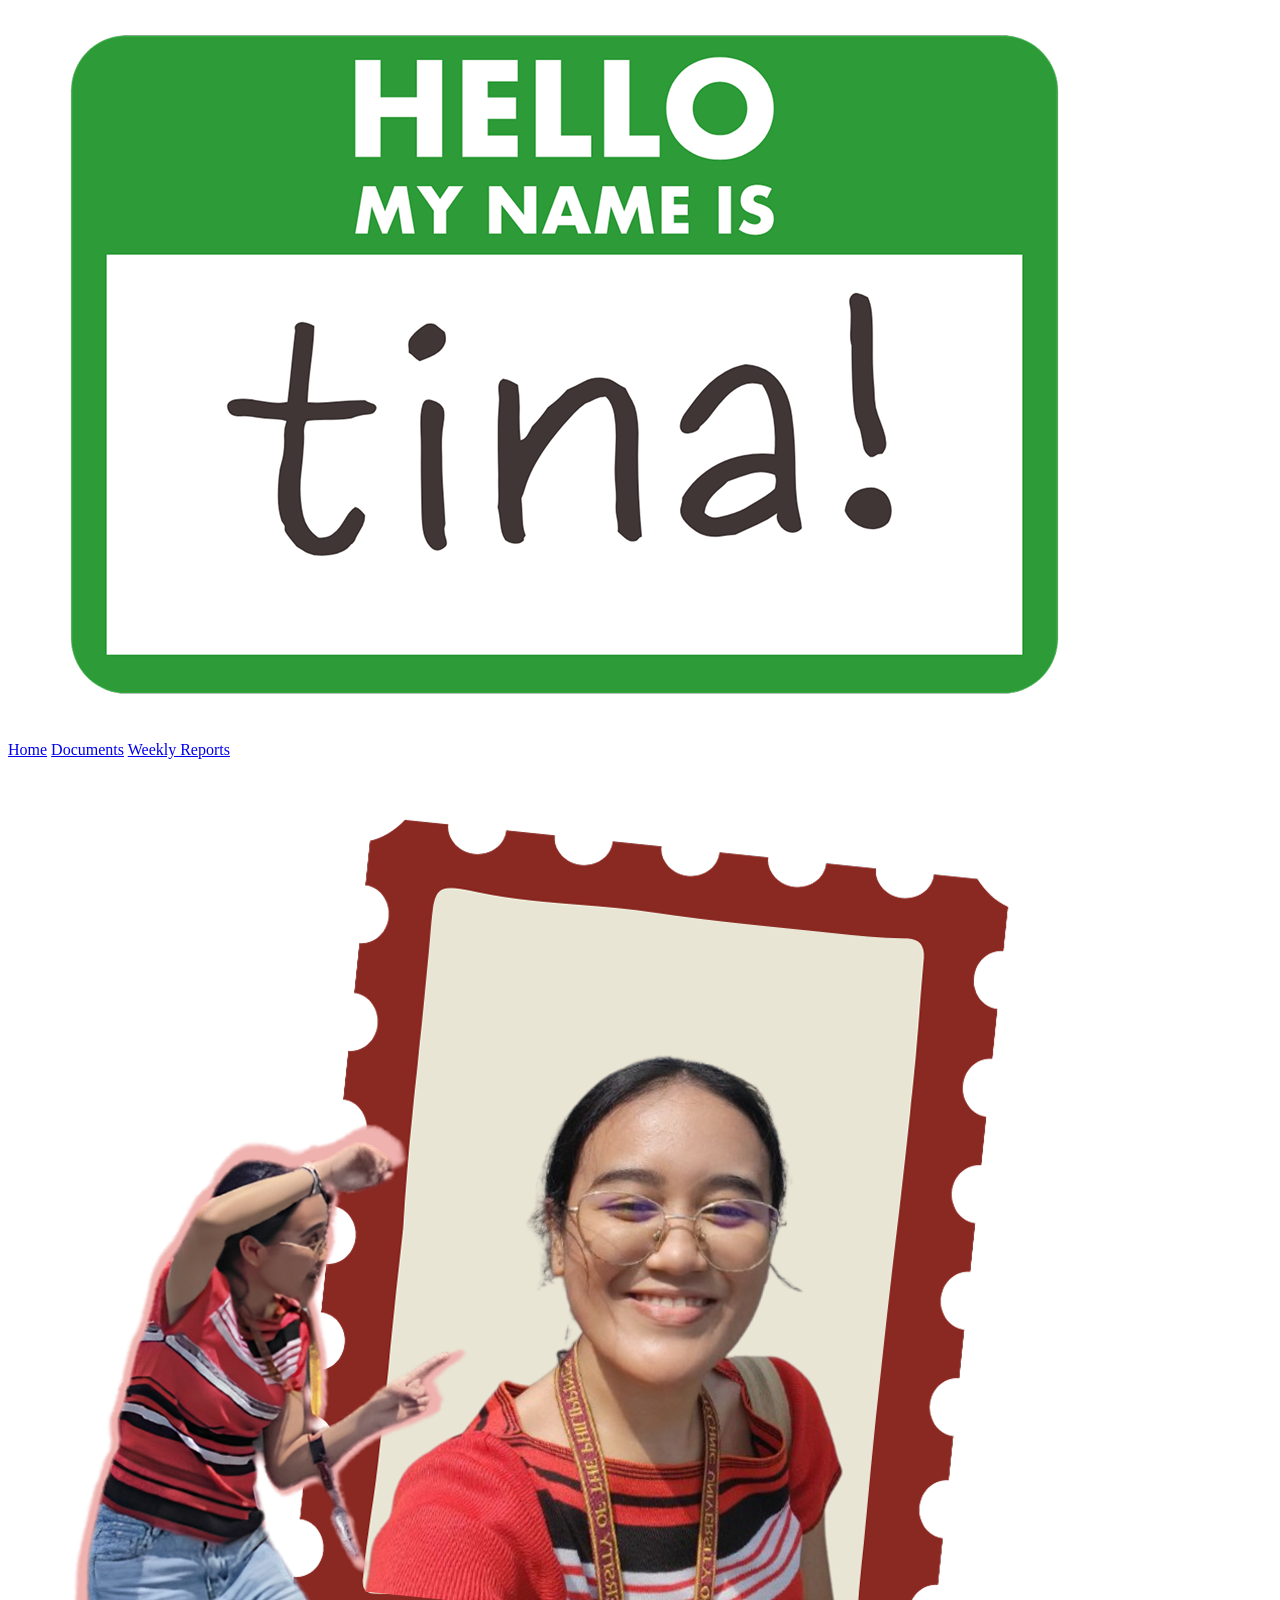
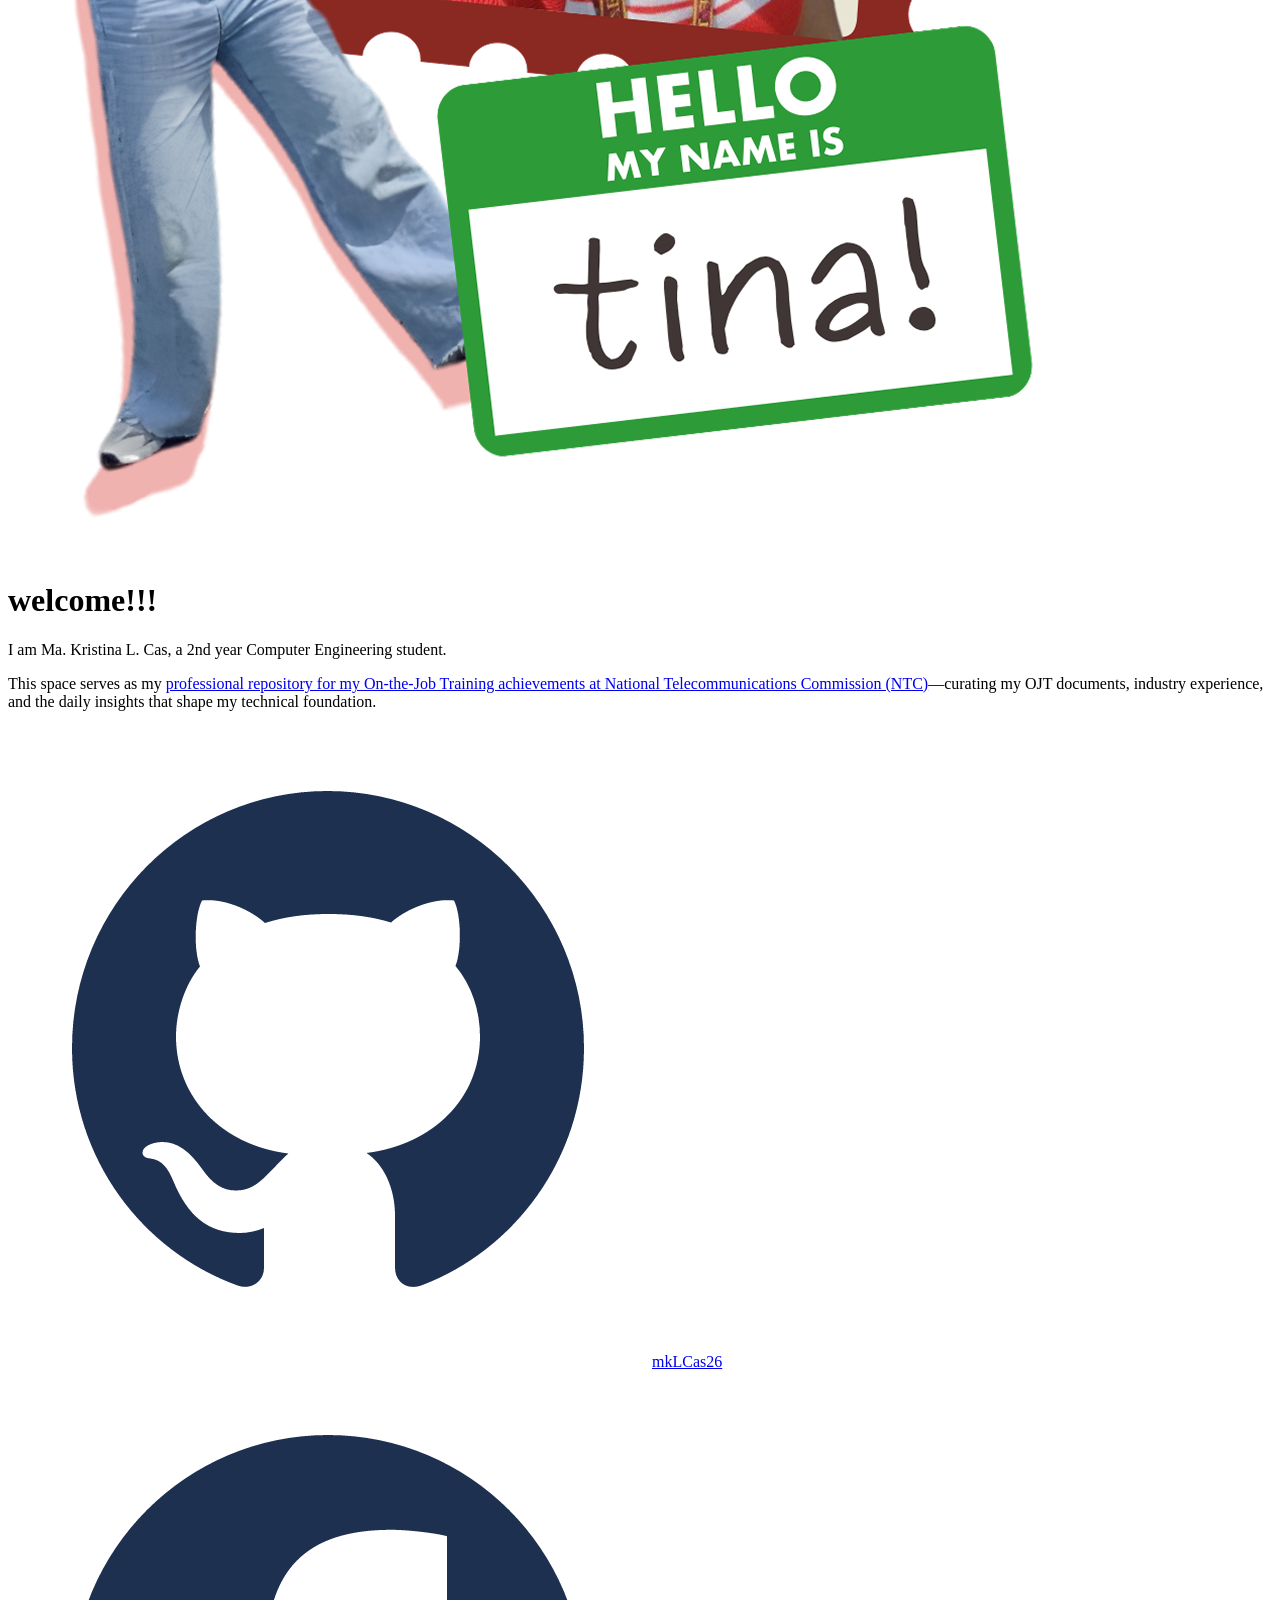
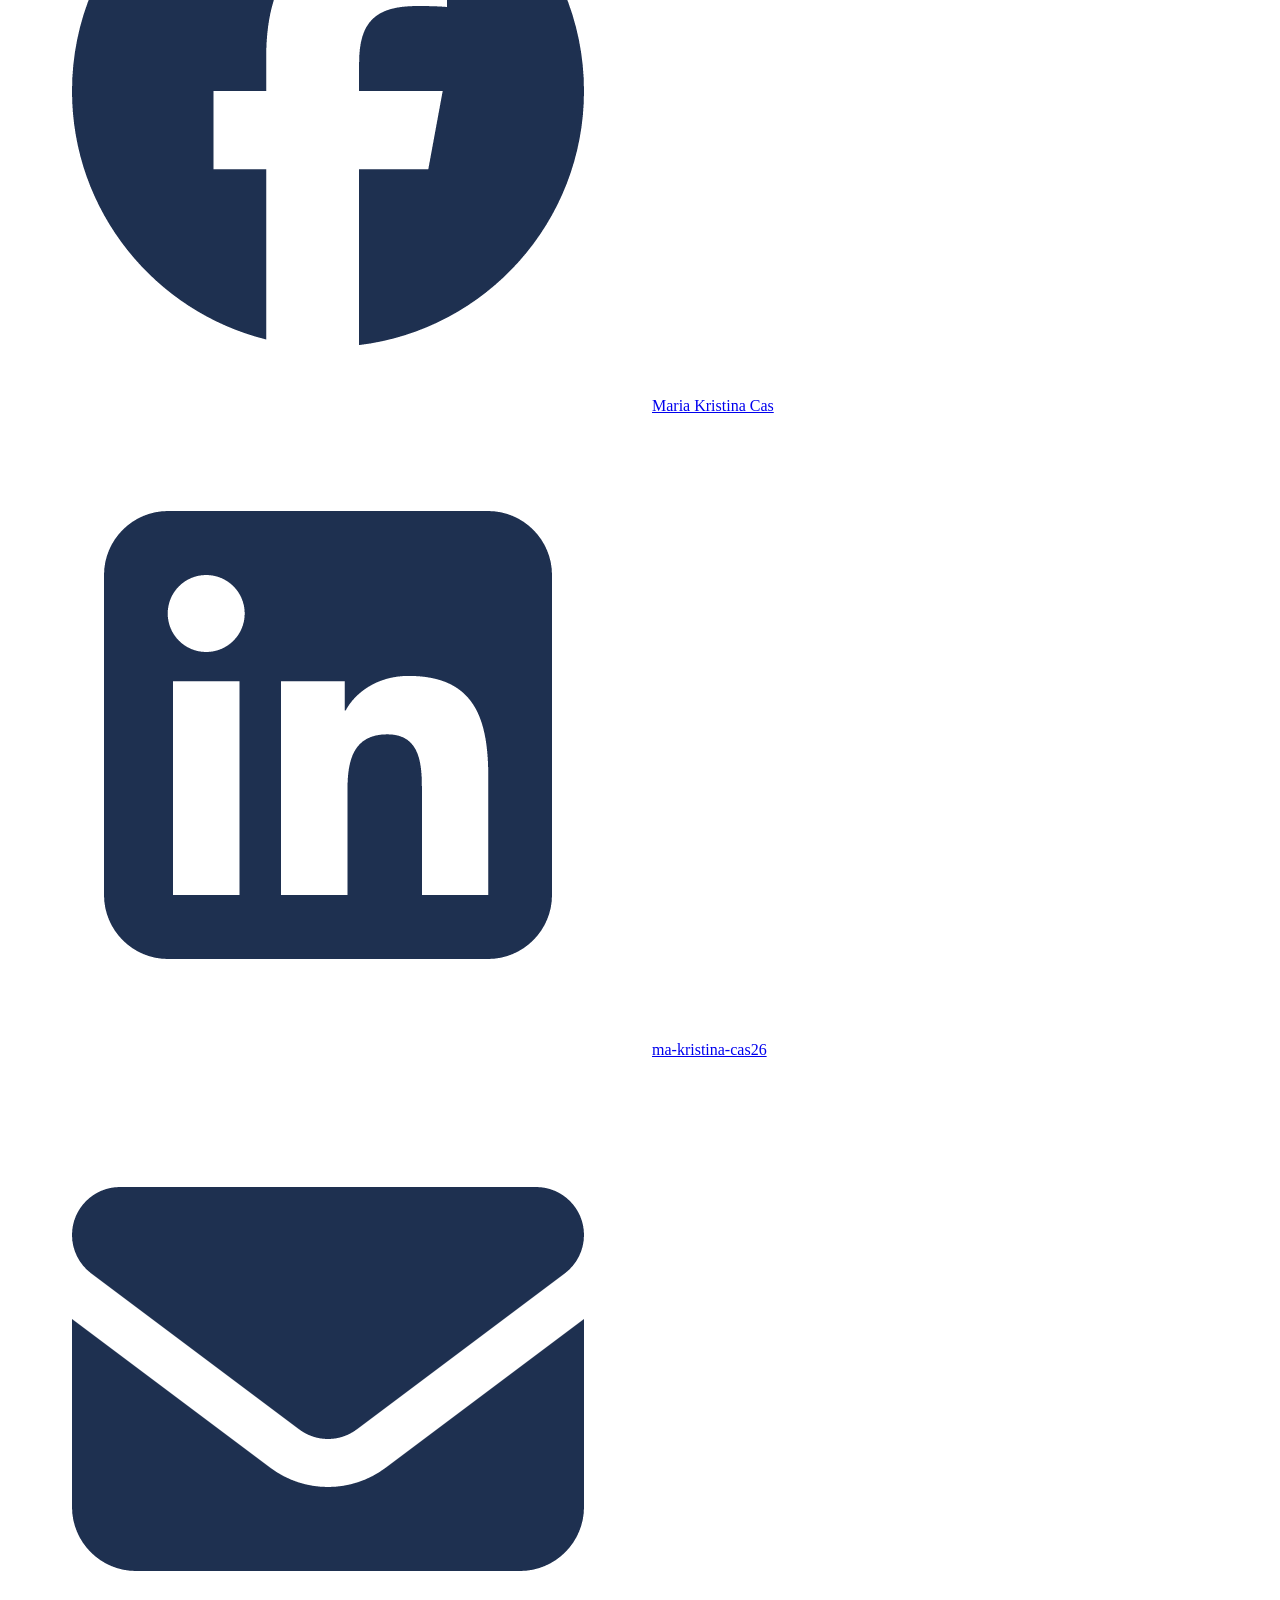
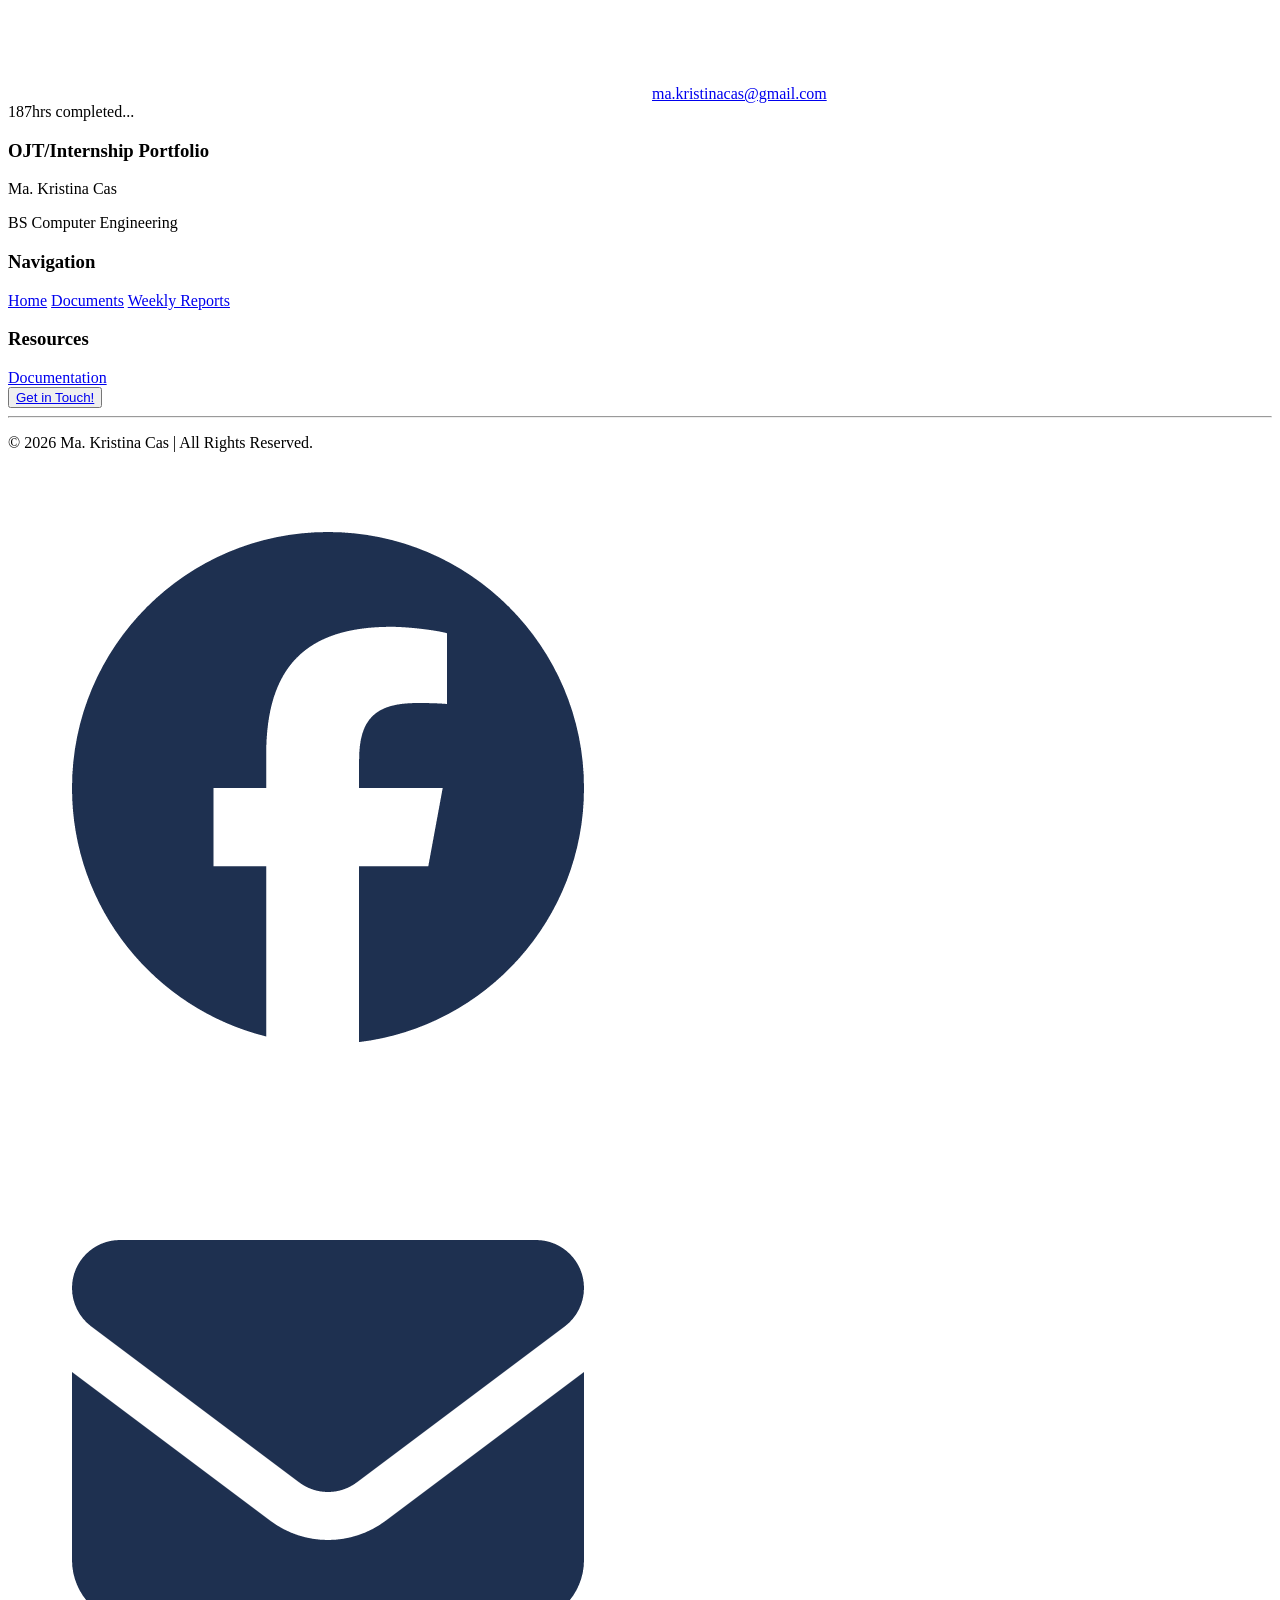
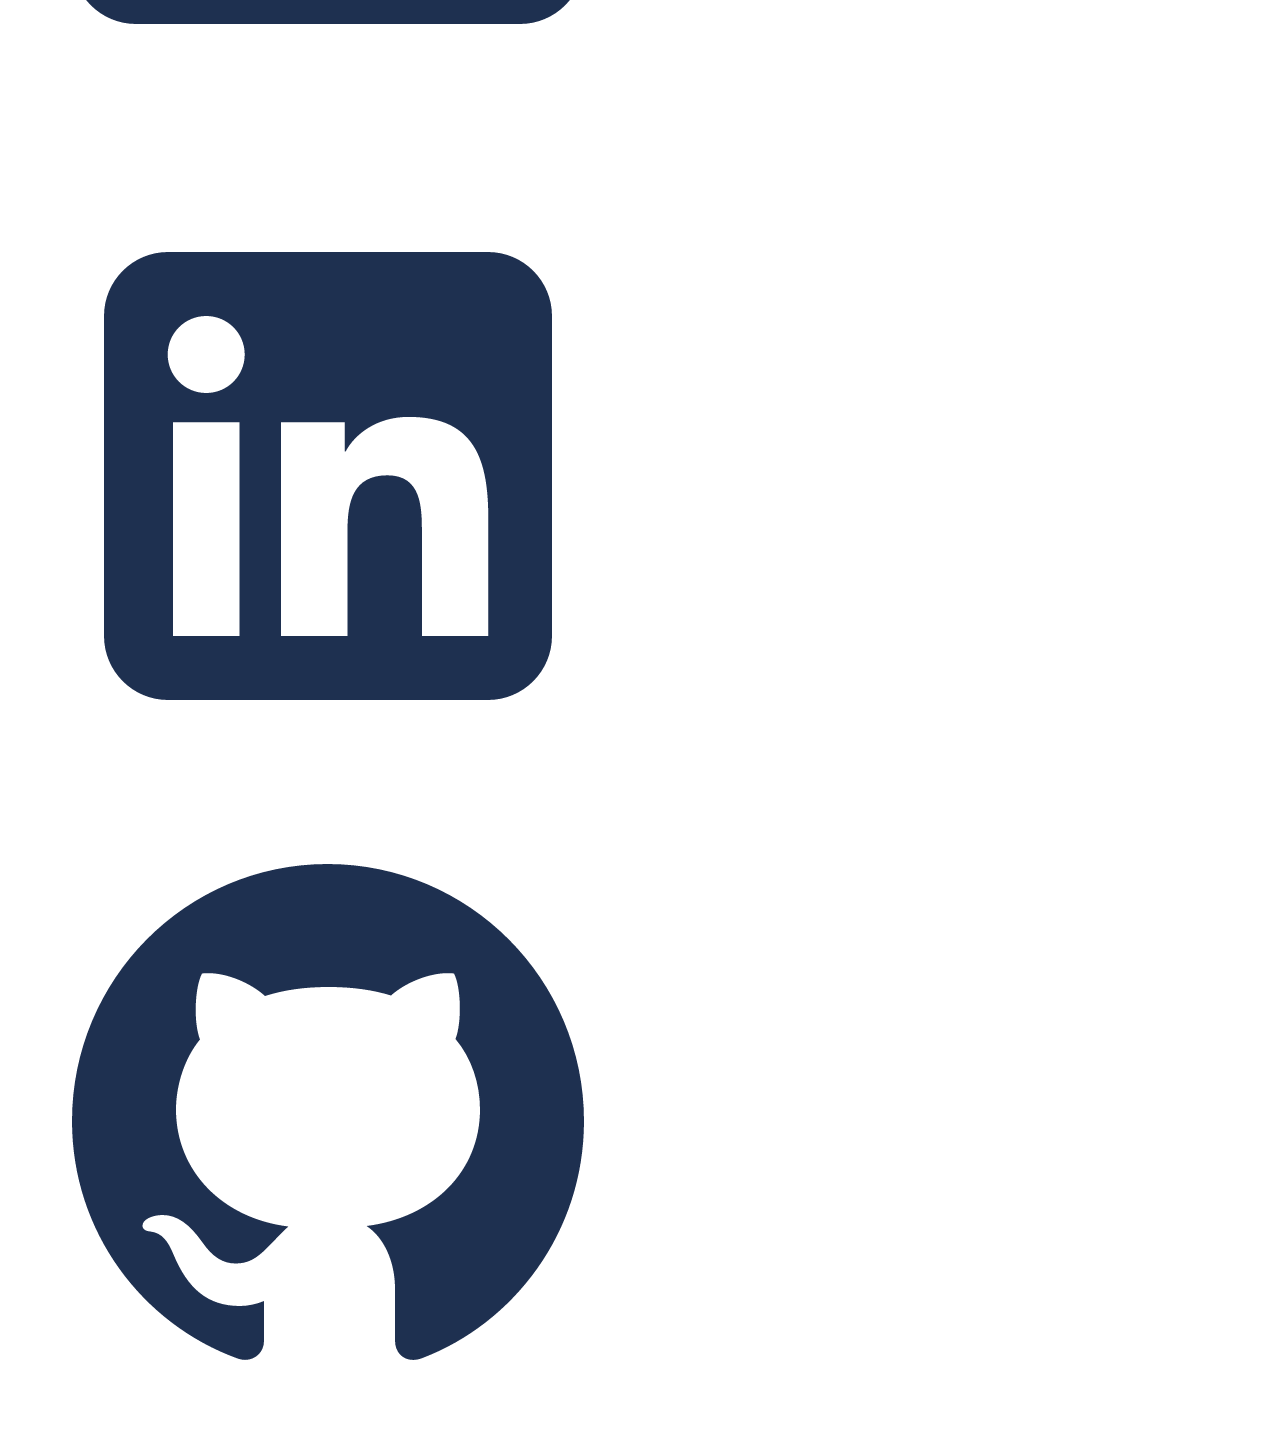
==== commit c051e1d8: "fix(index): css and js file path changes" ====
--- a/frontend/index.html
+++ b/frontend/index.html
@@ -5,7 +5,7 @@
     <meta name="viewport" content="width=device-width, initial-scale=1.0">
     <title>Home |  Internship Portfolio</title>
     <link rel="icon" type="image/png" href="/assets/portfolio_icon.png">
-    <link rel="stylesheet" href="./styles/style_index.css">
+    <link rel="stylesheet" href="/styles/style_index.css">
 
     <!--   Stylesheet   -->
     <meta name="description" content="Maria Kristina Cas' Internship Portfolio">
@@ -130,6 +130,6 @@
         </div>
     </footer>
 
-    <script src="./scripts/script-index.js"></script>
+    <script src="/scripts/script-index.js"></script>
 </body>
 </html>
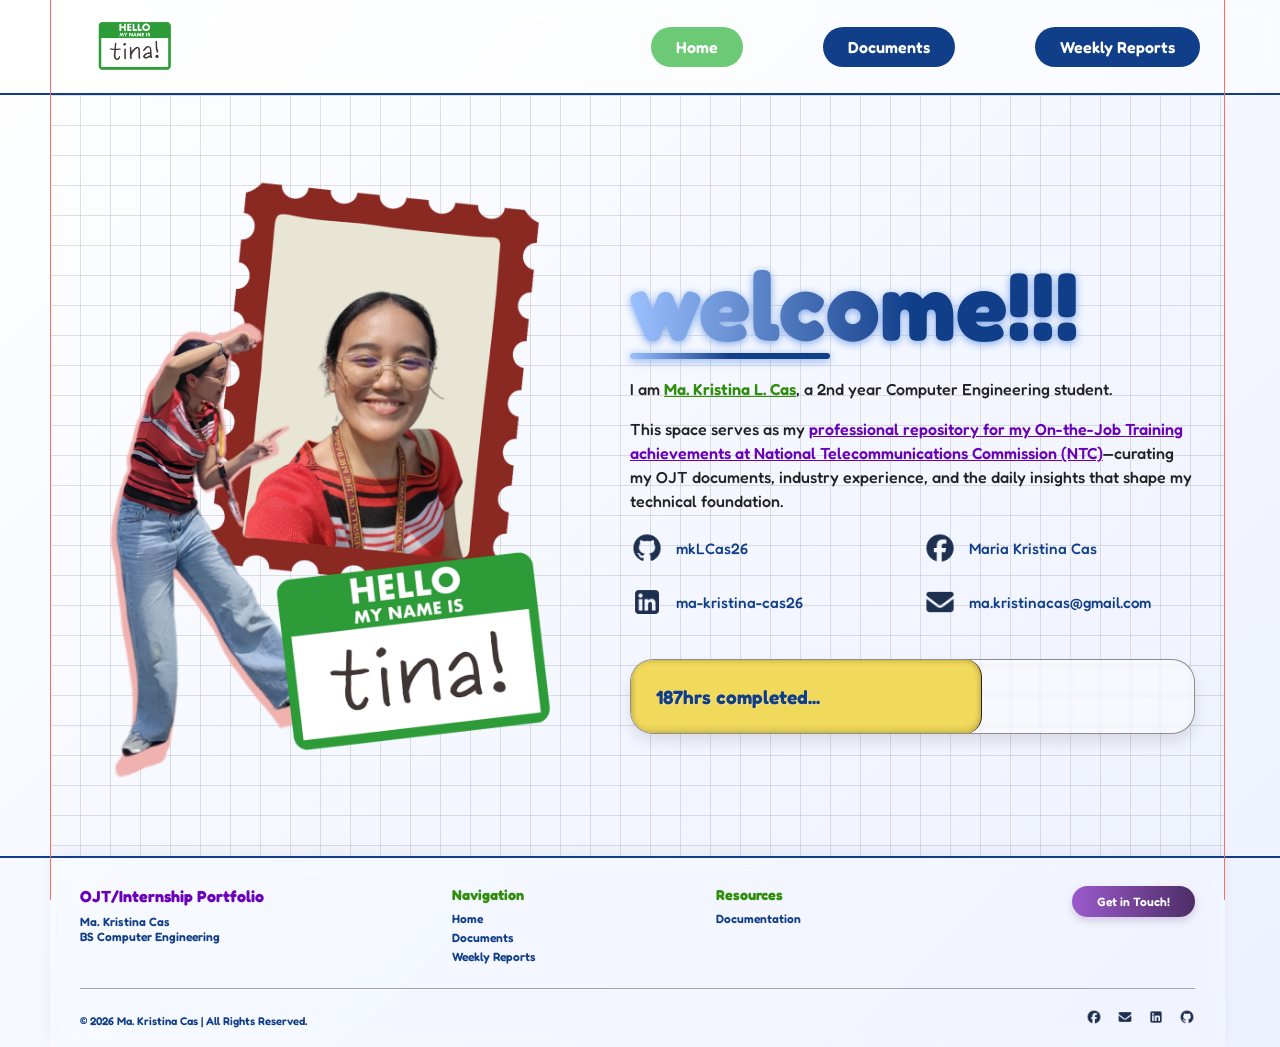
==== commit 9f86cc50: "fix(index): fixed file names for css and js files" ====
--- a/frontend/index.html
+++ b/frontend/index.html
@@ -5,7 +5,7 @@
     <meta name="viewport" content="width=device-width, initial-scale=1.0">
     <title>Home |  Internship Portfolio</title>
     <link rel="icon" type="image/png" href="/assets/portfolio_icon.png">
-    <link rel="stylesheet" href="/styles/style_index.css">
+    <link rel="stylesheet" href="/frontend/styles/style_index.css">
 
     <!--   Stylesheet   -->
     <meta name="description" content="Maria Kristina Cas' Internship Portfolio">
@@ -28,9 +28,9 @@
             <img src="/assets/portfolio_icon.png" alt="Tina's Portfolio Logo">
         </div>
         <nav class="navlinks" id="navlinks">
-            <a href="index.html">Home</a>
-            <a href="documents.html">Documents</a>
-            <a href="reports.html">Weekly Reports</a>
+            <a href="/frontend/index.html">Home</a>
+            <a href="/frontend/documents.html">Documents</a>
+            <a href="/frontend/reports.html">Weekly Reports</a>
         </nav>
     </header>
 
@@ -97,9 +97,9 @@
         <div class="col_footer">
             <h3>Navigation</h3>
             <nav class="nav_footer">
-                <a href="index.html">Home</a>
-                <a href="documents.html">Documents</a>
-                <a href="reports.html">Weekly Reports</a>
+                <a href="/frontend/index.html">Home</a>
+                <a href="/frontend/documents.html">Documents</a>
+                <a href="/frontend/reports.html">Weekly Reports</a>
             </nav>
         </div>
 
@@ -130,6 +130,6 @@
         </div>
     </footer>
 
-    <script src="/scripts/script-index.js"></script>
+    <script src="/frontend/scripts/script-index.js"></script>
 </body>
 </html>
--- a/frontend/styles/style_index.css
+++ b/frontend/styles/style_index.css
@@ -0,0 +1,438 @@
+/* --- GLOBAL RESET --- */
+*,
+*::before,
+*::after {
+    margin: 0;
+    padding: 0;
+    box-sizing: border-box;
+}
+
+a {
+    text-decoration: none;
+    color: inherit;
+}
+
+a:hover {
+    filter: brightness(1.2);
+}
+
+/* html {
+    height: 100%;
+    overflow: hidden;
+} */
+
+/* --- GLOBAL STYLES --- */
+:root {
+    --black: #222222;
+    --blue: #113E89;
+    --green: #2F8E0C; 
+    --green_menu: #6CCA76; 
+    --yellow: #F1D95C;
+    --purple: #6A00BA;
+    --bg_grid: rgba(179, 179, 179, 0.4);
+    --red_guide: #FA6B6A;
+}
+
+html,
+body {
+    min-height: 100%;
+}
+
+body {
+    font-family: 'Fredoka', sans-serif;
+    margin: 0;
+    padding: 0;
+    background: linear-gradient(135deg, #FFFFFF 0%, #F5F8FF 45%, #EEF2FF 100%);
+    color: var(--black);
+
+    min-height: 100vh;
+    display: flex;
+    flex-direction: column;
+}
+
+/* --- for layering background grid (red parallel lines on top) --- */
+body::before,
+body::after {
+    content: "";
+    position: fixed;
+    top: 0; bottom: 0;
+    width: 1px;
+    z-index: 9999;
+    pointer-events: none;
+    background-color: var(--red_guide);
+}
+
+body::before { left: 50px }
+body::after { right: 55px }
+
+
+/* --- FOR NAVBAR --- */
+.navbar {
+    display: flex;
+    justify-content: space-between;
+    align-items: center;
+    position: relative;
+    z-index: 10;
+    
+    padding: 10px 80px;
+    background: rgba(255, 255, 255, 0.55);
+    backdrop-filter: blur(8px);
+    -webkit-backdrop-filter: blur(8px);
+    border-bottom: 2px solid var(--blue);
+}
+
+.navbar_logo img {
+    width: 107px;
+    height: 73px;
+
+    display: flex;
+    justify-content: center;
+    align-items: center;
+    object-fit: contain;
+    padding: 10px;
+    gap: 592px;
+}
+
+.navlinks {
+    display: flex;
+    align-items: center;
+    gap: 65px;
+}
+
+.navlinks a {
+    text-decoration: none;
+    padding: 10px 25px;
+    border-radius: 50px;
+    font-weight: 600;
+    margin-left: 15px;
+    color: #ffffff;
+    font-size: 1rem;
+    transition: transform 0.2s;
+    white-space: nowrap;
+}
+
+.navlinks a:nth-child(1) { background-color: var(--green_menu); }
+.navlinks a:nth-child(2) { background-color: var(--blue); }
+.navlinks a:nth-child(3) { background-color: var(--blue); }
+
+.navlinks a:hover {
+    transform: scale(1.05);
+}
+
+/* --- FOR HERO --- */
+.hero_container {
+    flex: 1;
+    background-image: 
+        linear-gradient(var(--bg_grid) 1px, transparent 1px),
+        linear-gradient(90deg, var(--bg_grid) 1px, transparent 1px);
+    
+    background-size: 30px 30px;;
+    margin-left: 50px;
+    margin-right: 55px;
+
+    padding: 60px 30px;
+}
+
+.hero_content {
+    display: flex;
+    align-items: center;
+    justify-content: center;
+    max-width: 1200px;
+    margin: 0 auto;
+    gap: 50px;
+}
+
+.prof_collage {
+    display: flex;
+    flex: 1;
+    justify-content: center;
+}
+
+.prof_collage img {
+    height: auto;
+    width: 500px;
+}
+
+/* --- HERO INTRO TEXTS --- */
+.home_text {
+    flex: 1.2;
+}
+
+.home_text h1 {
+    font-size: 6rem;
+    line-height: 1;
+    font-weight: 800;
+    margin-top: 40px;
+
+    background: linear-gradient(to right, #9BC0FE, #113E89 50%);
+    background-clip: text;
+    -webkit-background-clip: text;
+    -webkit-text-fill-color: transparent;
+
+    filter: drop-shadow(0px 2px 4px rgba(125, 165, 232, 1));
+    display: flex;
+    flex-direction: column;
+}
+
+.home_text h1::after {
+    content: "";
+    display: block;
+    width: 200px;
+    height: 6px;
+    background: linear-gradient(to right, #9BC0FE, #113E89 50%);
+    border-radius: 10px;
+    margin-bottom: 20px;
+}
+
+.home_text p  {
+    font-size: 1rem;
+    font-weight: 500;
+    margin-bottom: 18px;
+    color: var(--black)
+}
+
+.intro_desc {
+    margin-bottom: 30px;
+    line-height: 1.5;
+}
+
+.green_txt {
+    color: var(--green);
+    text-decoration: underline;
+    font-weight: 600;
+}
+
+.purple_txt,
+.purple_txt:visited {
+    color: var(--purple) !important;
+    font-weight: 550;
+    text-decoration: underline;
+}
+
+.purple_txt:hover {
+    color: var(--blue);
+}
+
+/* --- SOCIAL LINKS --- */
+.soclinks_grid {
+    display: grid;
+    grid-template-columns: repeat(2, 1fr);
+    gap: 20px;
+    margin-bottom: 40px;
+}
+
+.soclinks_items {
+    display: flex;
+    align-items: center;
+    font-size: 0.95rem;
+    font-weight: 500;
+    gap: 12px;
+}
+
+.soclinks_items a,
+.soclinks_items a:visited{
+    color: var(--blue);
+    transition: color 0.2s ease;
+    text-decoration: none;
+}
+
+.soclinks_items a:hover,
+.purple_txt:hover {
+    color: var(--purple);
+    text-decoration: underline;
+}
+
+.soclinks_items img {
+    width: 34px;
+    height: 34px;
+    object-fit: contain;
+}
+
+/* --- PROGRESS BAR --- */
+.progbar_container {
+    margin-top: 20px;
+    width: 100%;
+    max-width: 683px;
+    height: 75px;
+
+    border: 1px solid rgba(34, 34, 34, 0.5);
+    border-radius: 23px;
+    box-shadow: 0 8px 15px 0 rgba(0, 0 ,0, 0.1);
+    
+    /*--- Glass Effect ---*/
+    background: rgba(255, 255, 255, 0.4);
+    backdrop-filter: blur(1.5px);
+    -webkit-backdrop-filter: blur(1.5px);
+
+    display: flex;
+    align-items: center;
+    overflow: hidden;
+    position: relative;
+}
+
+.progbar {
+    display: flex;
+    align-items: center;
+    padding-left: 25px;
+    height: 75px;
+    width: 0%;
+    min-width: 0;
+
+    border-radius: 18px;
+    border-right: 1.5px solid #222;
+    background-color: var(--yellow);
+    box-shadow: 
+        inset 0 2px 5px rgba(74, 62, 4, 0.25),
+        inset 0 -3px 6px rgba(74, 62, 4, 0.25);
+    transition: width 1s cubic-bezier(0.34, 1.56, 0.64, 1);
+}
+
+.progbar span {
+    color: var(--blue);
+    white-space: nowrap;
+    font-size: 1.2rem;
+    font-weight: 650;
+    text-shadow: 0.5px 0.5px 0px rgba(255,255,255,0.3);
+}
+
+/* --- FOR FOOTER --- */
+.main_footer {
+    margin-left: 50px;
+    margin-right: 55px;
+    padding: 30px 30px 15px;
+
+    background: rgba(255, 255, 255, 0.15);
+    backdrop-filter: blur(8px);
+    -webkit-backdrop-filter: blur(8px);
+    border-top: none;
+    position: relative;
+    box-shadow:
+        inset 0 2px 5px rgba(255, 255, 255, 0.5),
+        0 -5px 15px rgba(0, 0, 0, 0.05);
+    color: var(--blue);
+
+    display: grid;
+    grid-template-columns: 1.5fr 1fr 1fr 1fr;
+    column-gap: 50px;
+    row-gap: 20px;
+}
+
+.main_footer::before {
+    content: "";
+    position: absolute;
+    top: 0;
+    left: -50px;
+    right: -55px;
+    height: 2px;
+    background-color: var(--blue);
+}
+
+.top_footer,
+.col_footer {
+    display: flex;
+    flex-direction: column;
+}
+
+.main_footer h3 {
+    margin-bottom: 8px;
+    color: var(--green);
+    font-size: 0.9rem;
+    font-weight: 700;
+}
+
+.footer_title {
+    color: var(--purple) !important;
+    font-size: 1rem !important;
+}
+
+.main_footer p, 
+.main_footer a {
+    font-size: 0.75rem;
+    font-weight: 600;
+}
+
+.main_footer a {
+    color: var(--blue);
+    margin-bottom: 4px;
+
+    transition: color 0.2s ease, transform 0.2s ease;
+}
+
+.main_footer a:hover {
+    color: var(--purple);
+    transform: translateX(3px);
+}
+
+.nav_footer {
+    display: flex;
+    flex-direction: column;
+}
+
+.contact_bttn {
+    align-items: flex-end;
+}
+
+.contact_btn {
+    padding: 8px 25px;
+    border: none;
+    border-radius: 50px;
+
+    font-family: 'Fredoka', sans-serif;
+    font-size: 0.8rem;
+    font-weight: 600;
+
+    color: #FFFFFF;
+    background: linear-gradient(90deg, #9B5BCC, #4D2D66);
+    box-shadow: 0 4px 8px rgba(80, 30, 100, 0.2);
+
+    transition: transform 0.2s ease, box-shadow 0.2s ease;
+}
+
+.contact_btn:hover {
+    transform: translateY(-2px);
+    box-shadow: 0 6px 12px rgba(80, 30, 100, 0.3);
+}
+
+.contact_btn a {
+    color: #FFFFFF !important;
+}
+
+.footer_line {
+    width: 100%;
+    height: 1px;
+    grid-column: 1 / -1;
+    border: none;
+
+    background: #ADA3A3;
+}
+
+.bottom_footer {
+    grid-column: 1 / -1;
+    display: flex;
+    justify-content: space-between;
+    align-items: center;
+}
+
+.bottom_footer p {
+    color: var(--blue);
+    font-size: 0.7rem;
+}
+
+.footer_socials {
+    display: flex;
+    align-items: center;
+    gap: 15px;
+}
+
+.footer_socials img {
+    width: 16px;
+    height: 16px;
+    object-fit: contain;
+
+    transition: transform 0.2s ease, filter 0.2s ease;
+}
+
+.footer_socials a:hover img {
+    transform: scale(1.15);
+    filter: brightness(1.2);
+}
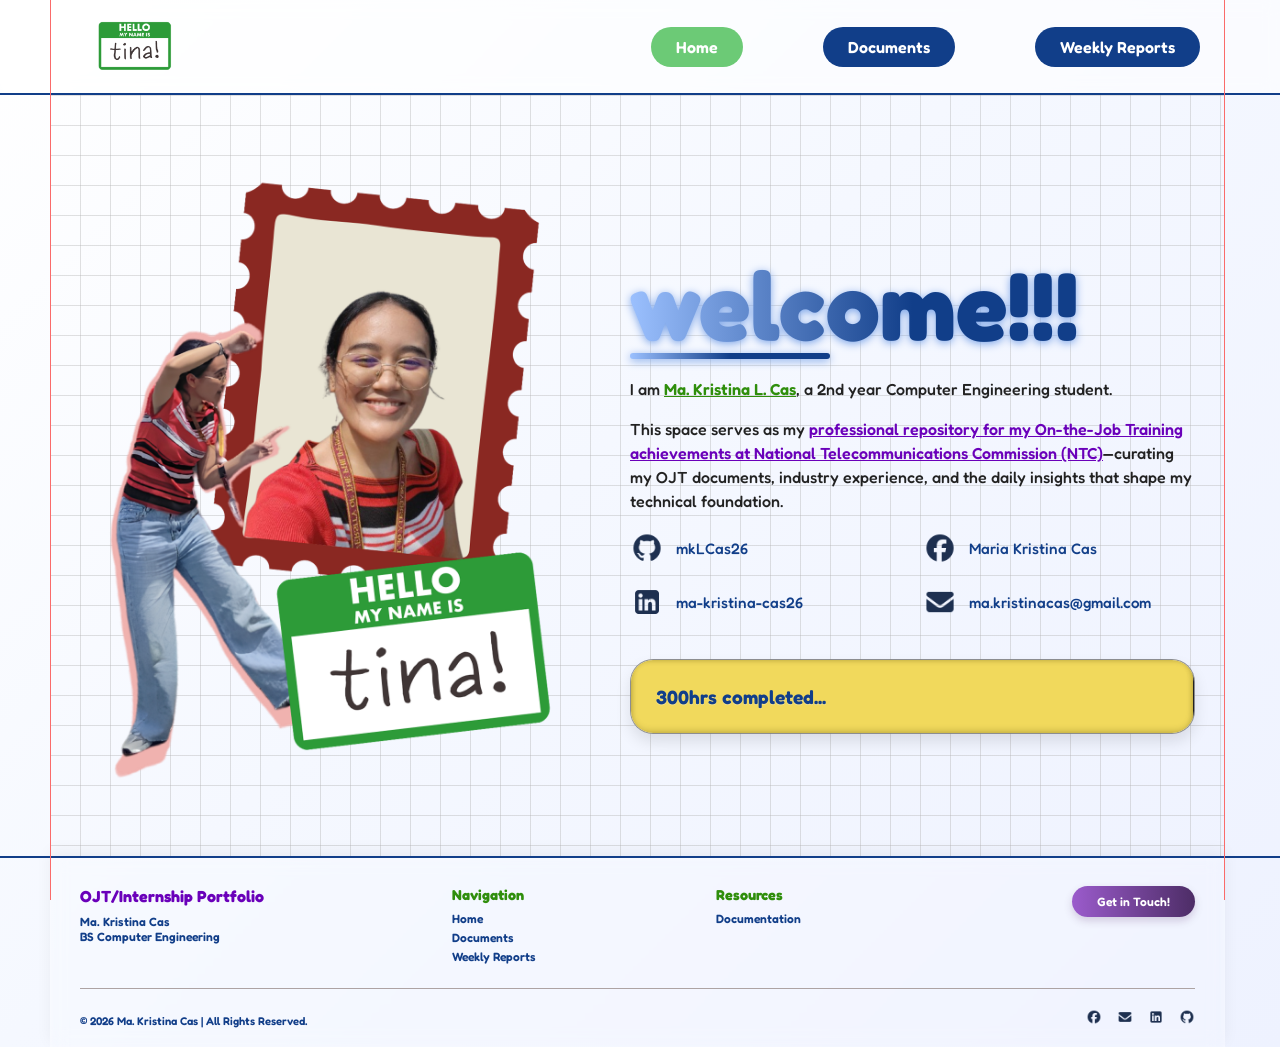
==== commit a77fff49: "feat(index): updated the progress bar" ====
--- a/frontend/index.html
+++ b/frontend/index.html
@@ -50,7 +50,7 @@
                 </p>
 
                 <p class="intro_desc">
-                    This space serves as my <a href="documents.html" class="purple_txt">professional repository for my On-the-Job Training achievements at 
+                    This space serves as my <a href="/frontend/documents.html" class="purple_txt">professional repository for my On-the-Job Training achievements at 
                         National Telecommunications Commission (NTC)</a>—curating my OJT documents, industry experience, and the daily insights that shape my technical foundation.
                 </p>
 
@@ -79,7 +79,7 @@
 
                 <div class="progbar_container">
                     <div class="progbar" id="progbar">
-                        <span>187hrs completed...</span>
+                        <span>300hrs completed...</span>
                     </div>
                 </div>
 
--- a/frontend/styles/style_index.css
+++ b/frontend/styles/style_index.css
@@ -284,7 +284,7 @@
     box-shadow: 
         inset 0 2px 5px rgba(74, 62, 4, 0.25),
         inset 0 -3px 6px rgba(74, 62, 4, 0.25);
-    transition: width 1s cubic-bezier(0.34, 1.56, 0.64, 1);
+    transition: width 1s cubic-bezier(0.1, 1.58 , 0.3, 0.3);
 }
 
 .progbar span {
